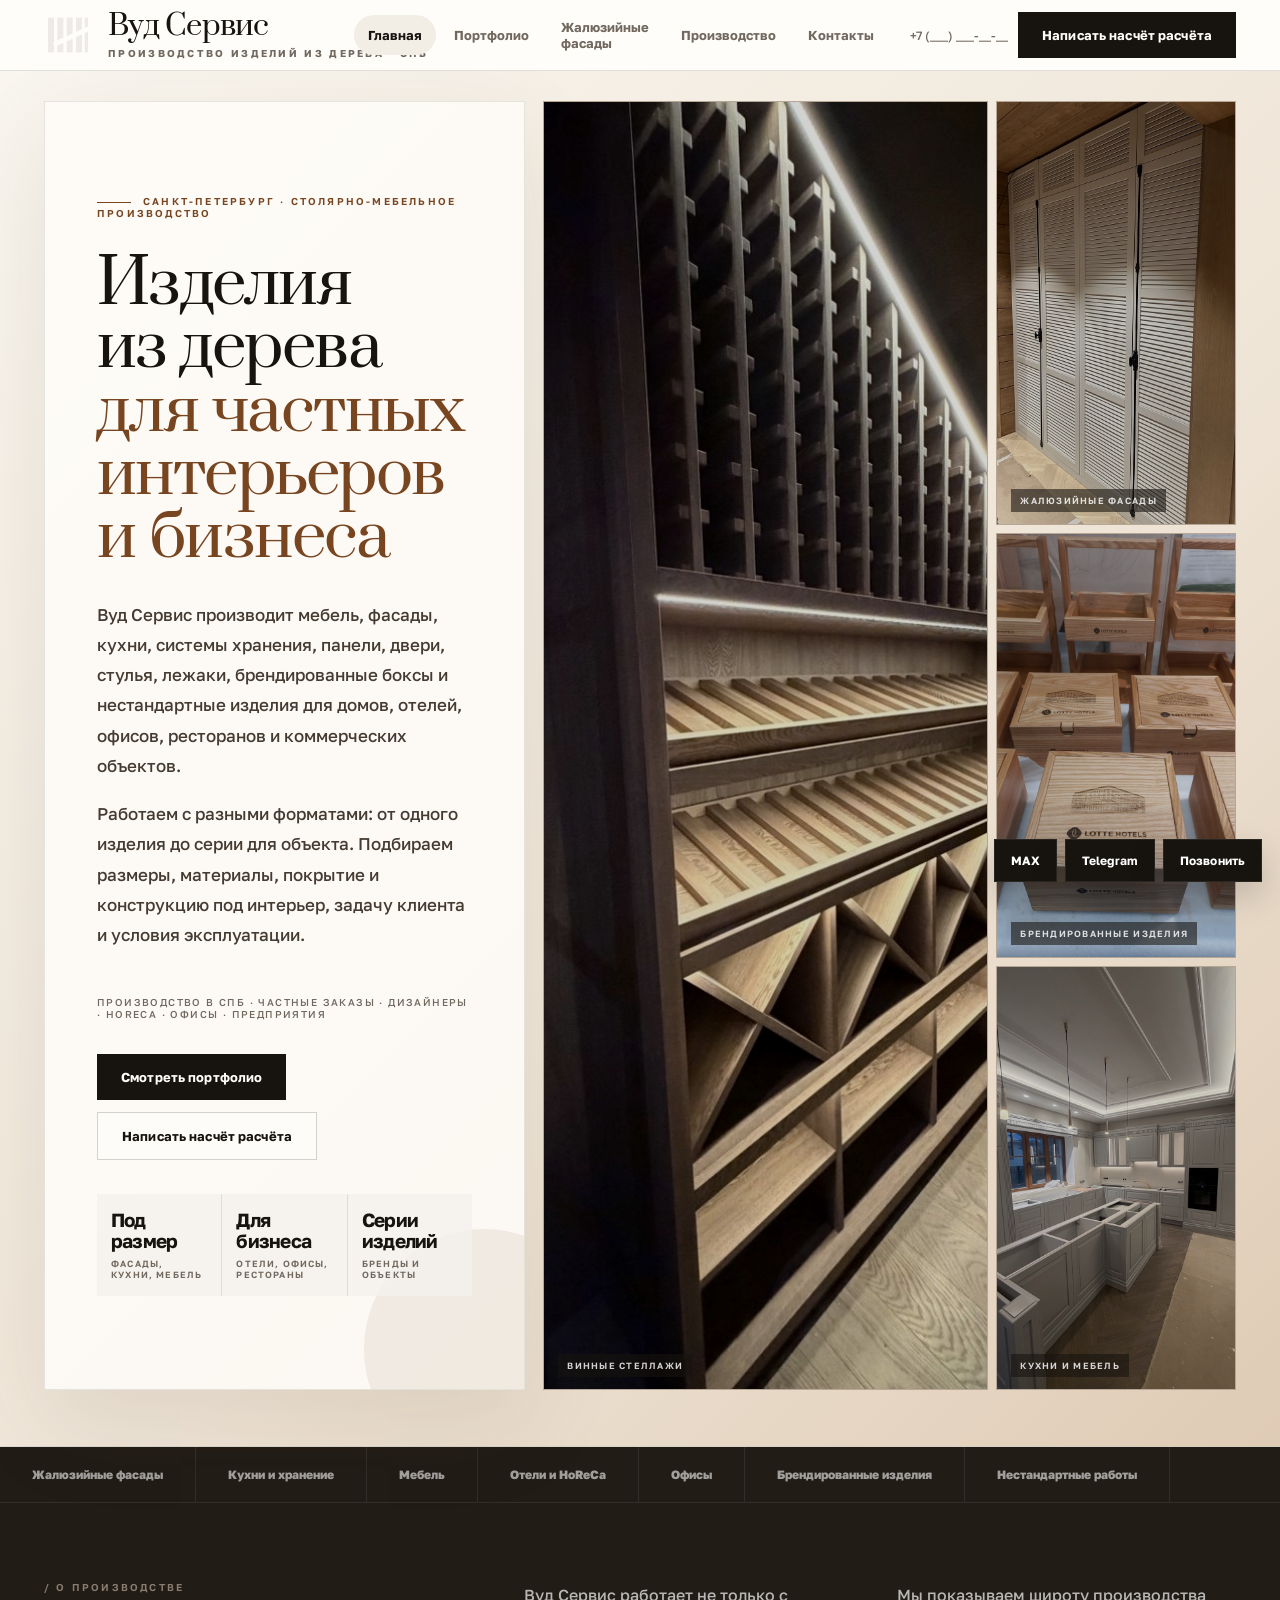
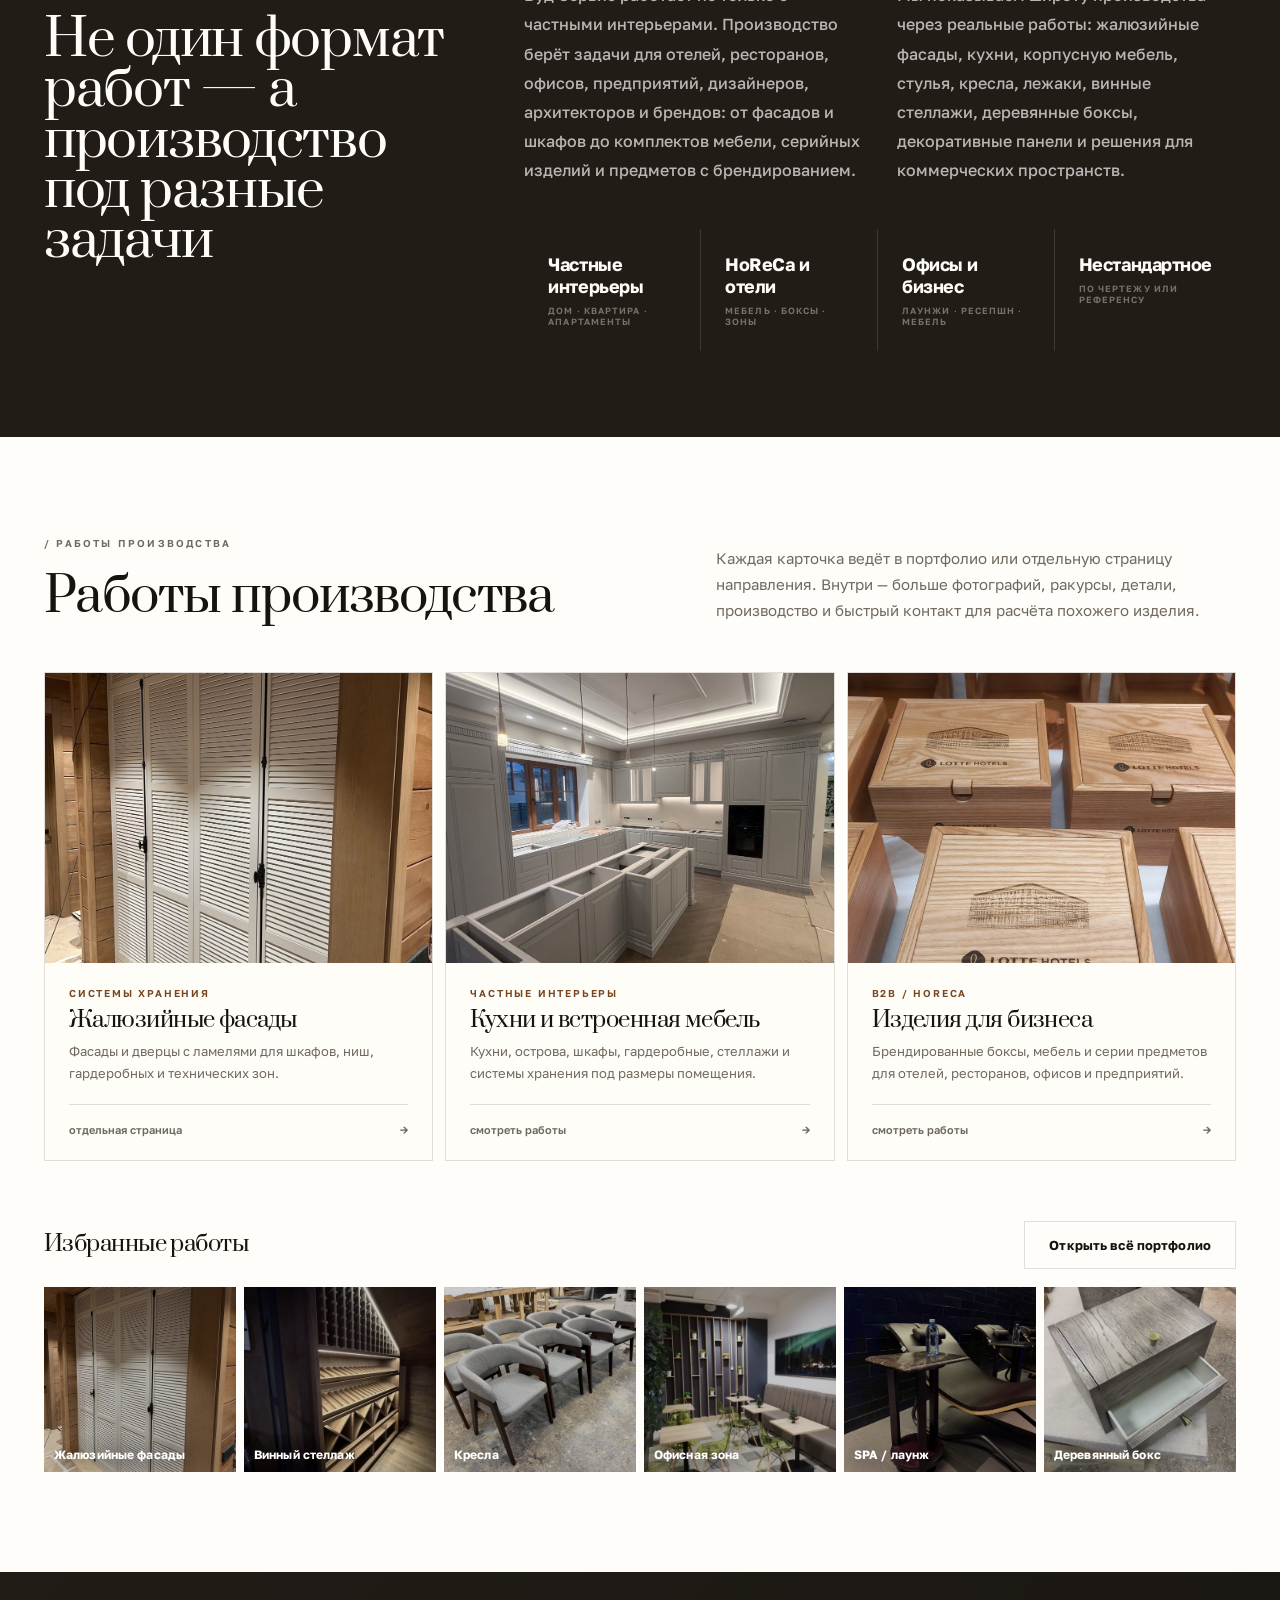
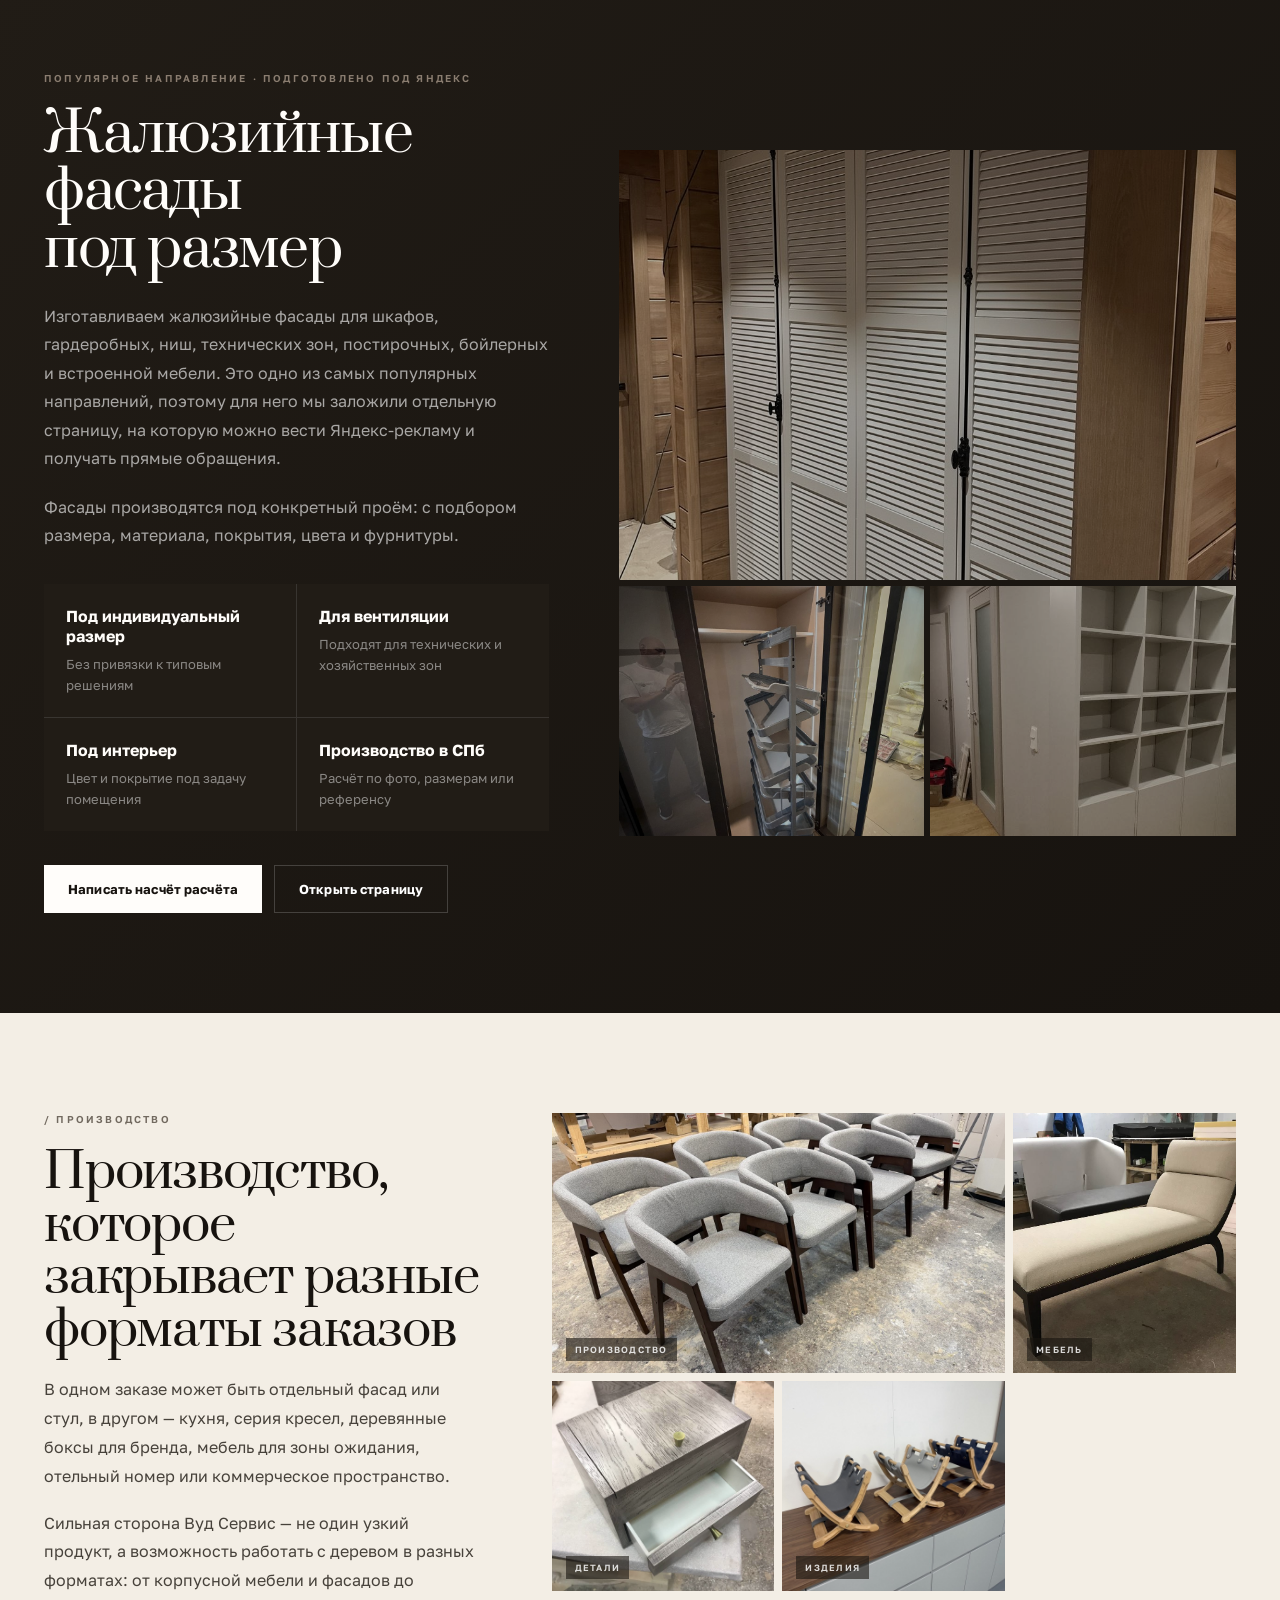
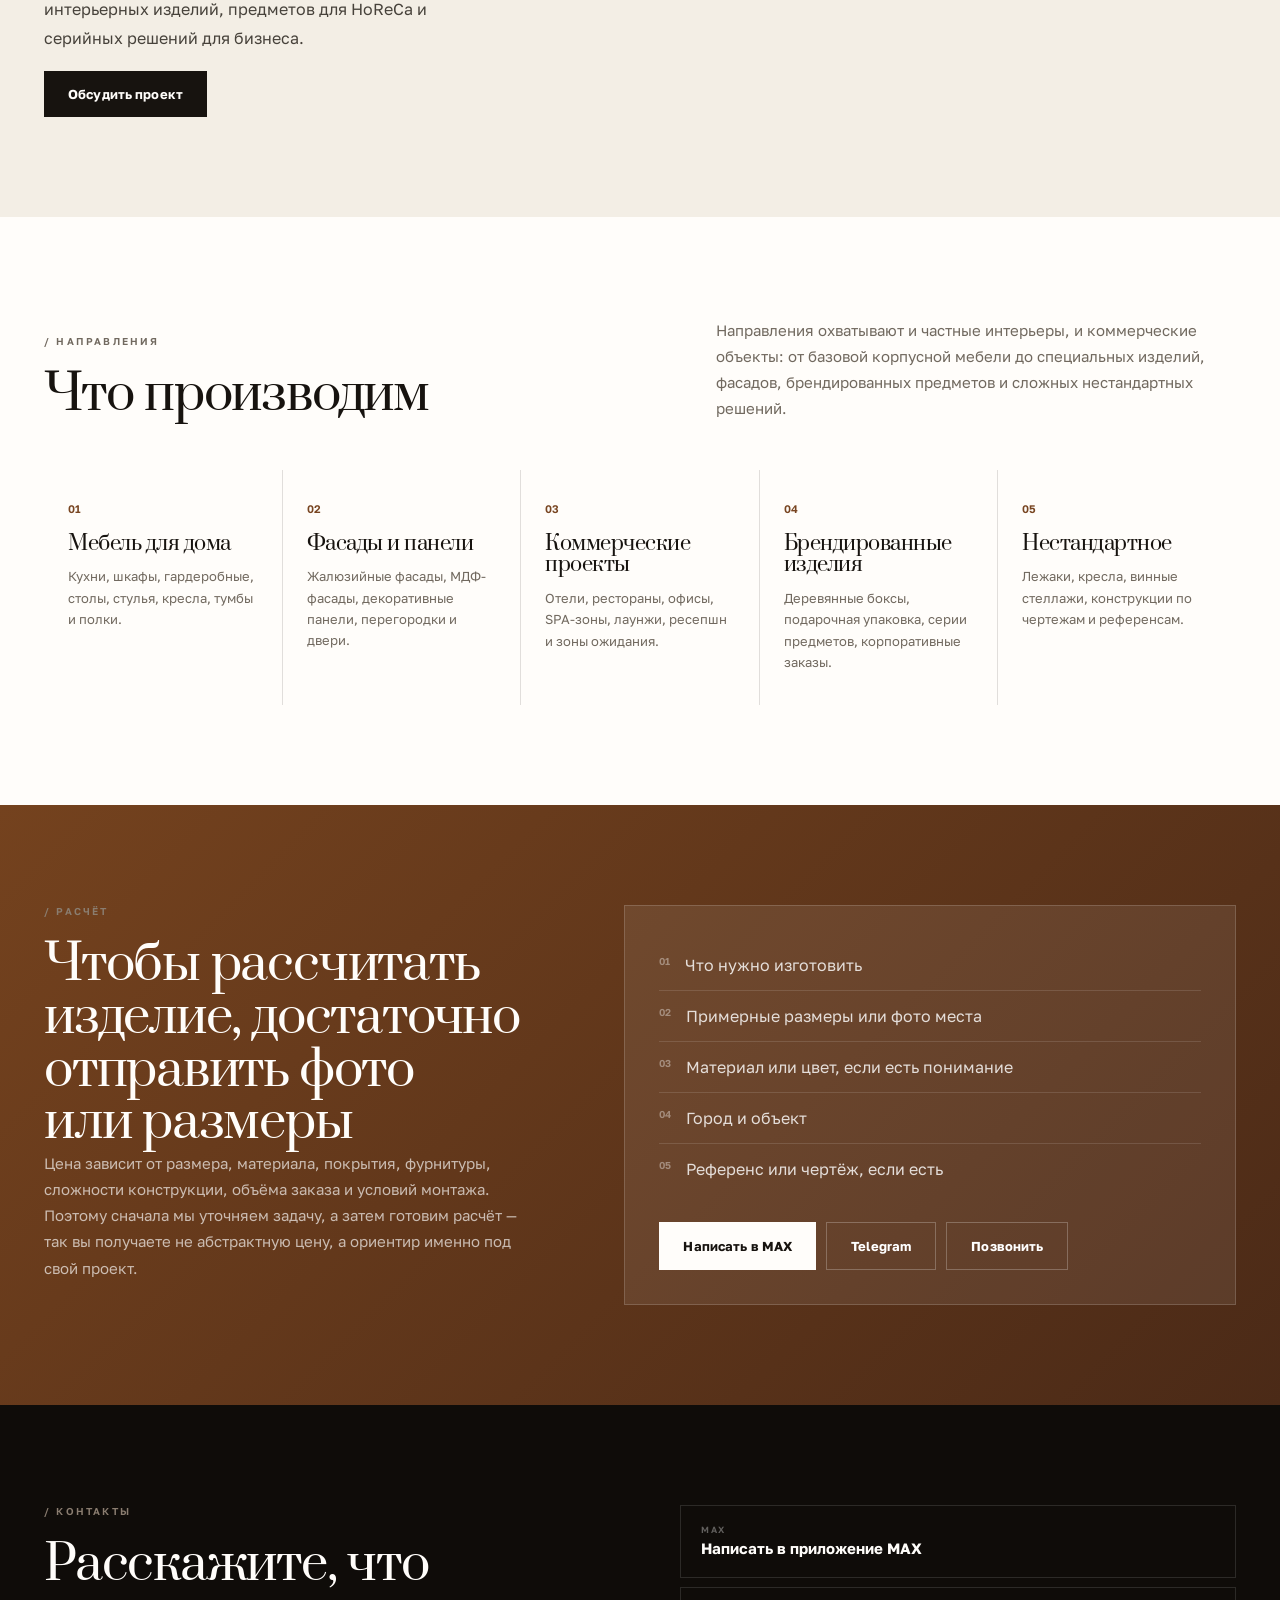
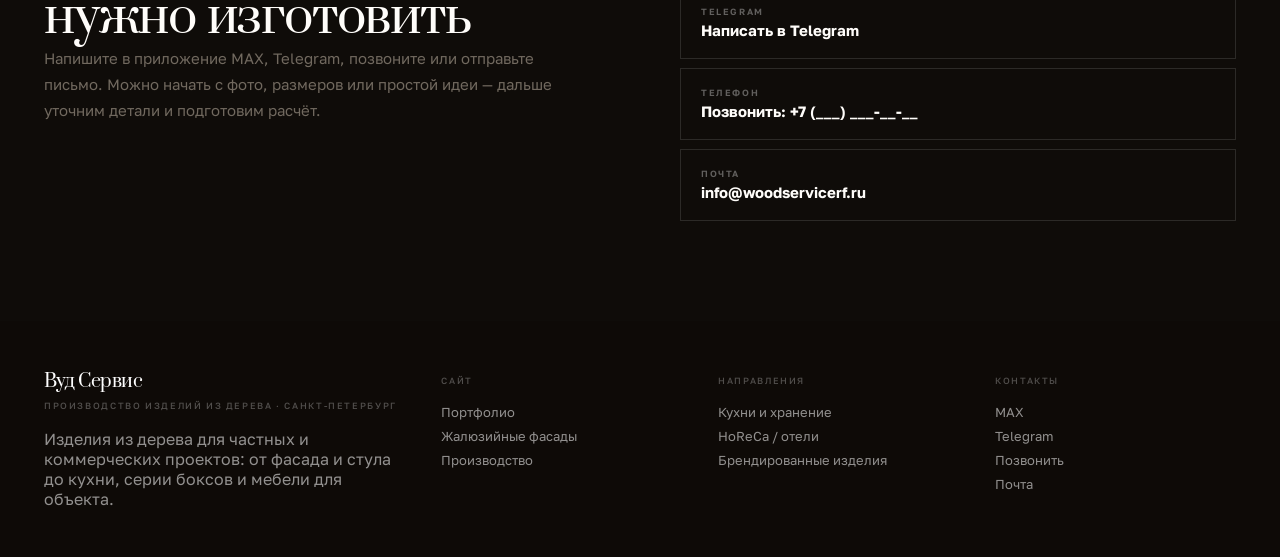
==== index.html @ 9e4172dd "Initial Wood Service website" ====
<!doctype html><html lang="ru"><head><meta charset="utf-8"><meta name="viewport" content="width=device-width,initial-scale=1"><title>Вуд Сервис — производство изделий из дерева в Санкт-Петербурге</title><meta name="description" content="Вуд Сервис — производство изделий из дерева для частных и коммерческих проектов в Санкт-Петербурге: кухни, шкафы, жалюзийные фасады, мебель, панели, изделия для отелей, офисов и ресторанов."><link rel="stylesheet" href="assets/styles.css"></head><body>
<header class="header"><div class="container nav"><a class="brand-logo" href="index.html" aria-label="Вуд Сервис — главная">
  <svg class="brand-mark" viewBox="0 0 72 72" aria-hidden="true" focusable="false"><defs><mask id="slatCut"><rect width="72" height="72" fill="white"/><path d="M18 49 L64 28" stroke="black" stroke-width="7" stroke-linecap="square"/></mask></defs><g mask="url(#slatCut)"><rect x="6" y="10" width="9" height="52"/><rect x="20" y="10" width="9" height="52"/><rect x="34" y="10" width="9" height="52"/><rect x="48" y="10" width="9" height="52"/><rect x="61" y="10" width="5" height="52"/></g></svg>
  <span class="brand-text"><span class="brand-name">Вуд Сервис</span><span class="brand-sub">производство изделий из дерева · СПБ</span></span>
</a><nav class="menu"><a class="active" href="index.html">Главная</a><a href="portfolio.html">Портфолио</a><a href="zhalyuziynye-fasady.html">Жалюзийные фасады</a><a href="#production">Производство</a><a href="#contacts">Контакты</a></nav><div class="nav-actions"><a class="phone" href="tel:+7">+7 (___) ___-__-__</a><a class="btn" href="https://t.me/">Написать насчёт расчёта</a></div><button class="mobile-toggle" type="button" aria-label="Открыть меню">☰</button></div></header>
<main>
<section class="hero"><div class="hero-copy"><div class="eyebrow">Санкт-Петербург · столярно-мебельное производство</div><h1>Изделия из дерева <span>для частных интерьеров и бизнеса</span></h1><p class="hero-text">Вуд Сервис производит мебель, фасады, кухни, системы хранения, панели, двери, стулья, лежаки, брендированные боксы и нестандартные изделия для домов, отелей, офисов, ресторанов и коммерческих объектов.</p><p class="hero-text">Работаем с разными форматами: от одного изделия до серии для объекта. Подбираем размеры, материалы, покрытие и конструкцию под интерьер, задачу клиента и условия эксплуатации.</p><p class="hero-note">производство в спб · частные заказы · дизайнеры · horeca · офисы · предприятия</p><div class="hero-actions"><a class="btn light" href="portfolio.html">Смотреть портфолио</a><a class="btn ghost" href="https://t.me/">Написать насчёт расчёта</a></div><div class="hero-kpis"><div class="hero-kpi"><b>Под размер</b><span>фасады, кухни, мебель</span></div><div class="hero-kpi"><b>Для бизнеса</b><span>отели, офисы, рестораны</span></div><div class="hero-kpi"><b>Серии изделий</b><span>бренды и объекты</span></div></div></div><div class="hero-media"><div class="hero-img big"><img src="assets/img/wine-rack.jpg" alt="Винный стеллаж"><span class="photo-label">Винные стеллажи</span></div><div class="hero-img"><img src="assets/img/louvered-doors.jpg" alt="Жалюзийные фасады"><span class="photo-label">Жалюзийные фасады</span></div><div class="hero-img"><img src="assets/img/lotte-boxes.jpg" alt="Брендированные изделия"><span class="photo-label">Брендированные изделия</span></div><div class="hero-img wide"><img src="assets/img/classic-kitchen.jpg" alt="Кухня"><span class="photo-label">Кухни и мебель</span></div></div></section>
<div class="quick"><a href="zhalyuziynye-fasady.html">Жалюзийные фасады</a><a href="portfolio.html">Кухни и хранение</a><a href="portfolio.html">Мебель</a><a href="portfolio.html">Отели и HoReCa</a><a href="portfolio.html">Офисы</a><a href="portfolio.html">Брендированные изделия</a><a href="portfolio.html">Нестандартные работы</a></div>
<section class="intro-panel"><div class="container"><div class="intro-grid"><div><div class="eyebrow">/ о производстве</div><h2 class="intro-title">Не один формат работ — а производство под разные задачи</h2></div><div><div class="intro-text"><p>Вуд Сервис работает не только с частными интерьерами. Производство берёт задачи для отелей, ресторанов, офисов, предприятий, дизайнеров, архитекторов и брендов: от фасадов и шкафов до комплектов мебели, серийных изделий и предметов с брендированием.</p><p>Мы показываем широту производства через реальные работы: жалюзийные фасады, кухни, корпусную мебель, стулья, кресла, лежаки, винные стеллажи, деревянные боксы, декоративные панели и решения для коммерческих пространств.</p></div><div class="intro-facts"><div class="intro-fact"><b>Частные интерьеры</b><span>дом · квартира · апартаменты</span></div><div class="intro-fact"><b>HoReCa и отели</b><span>мебель · боксы · зоны</span></div><div class="intro-fact"><b>Офисы и бизнес</b><span>лаунжи · ресепшн · мебель</span></div><div class="intro-fact"><b>Нестандартное</b><span>по чертежу или референсу</span></div></div></div></div></div></section>

<section><div class="container"><div class="section-head"><div><div class="eyebrow dark">/ Работы производства</div><h2 class="section-title">Работы производства</h2></div><p class="section-sub">Каждая карточка ведёт в портфолио или отдельную страницу направления. Внутри — больше фотографий, ракурсы, детали, производство и быстрый контакт для расчёта похожего изделия.</p></div><div class="grid-portfolio"><article class="category-card" onclick="location.href='zhalyuziynye-fasady.html'"><div class="cat-img"><img src="assets/img/louvered-doors.jpg"></div><div class="cat-body"><div class="cat-kicker">Системы хранения</div><h3 class="cat-title">Жалюзийные фасады</h3><p class="cat-desc">Фасады и дверцы с ламелями для шкафов, ниш, гардеробных и технических зон.</p><div class="cat-bottom"><span>отдельная страница</span><span>→</span></div></div></article><article class="category-card" onclick="location.href='portfolio.html'"><div class="cat-img"><img src="assets/img/classic-kitchen.jpg"></div><div class="cat-body"><div class="cat-kicker">Частные интерьеры</div><h3 class="cat-title">Кухни и встроенная мебель</h3><p class="cat-desc">Кухни, острова, шкафы, гардеробные, стеллажи и системы хранения под размеры помещения.</p><div class="cat-bottom"><span>смотреть работы</span><span>→</span></div></div></article><article class="category-card" onclick="location.href='portfolio.html'"><div class="cat-img"><img src="assets/img/lotte-boxes.jpg"></div><div class="cat-body"><div class="cat-kicker">B2B / HoReCa</div><h3 class="cat-title">Изделия для бизнеса</h3><p class="cat-desc">Брендированные боксы, мебель и серии предметов для отелей, ресторанов, офисов и предприятий.</p><div class="cat-bottom"><span>смотреть работы</span><span>→</span></div></div></article></div><div class="project-strip"><div class="strip-head"><h3 class="strip-title">Избранные работы</h3><a class="btn ghost" href="portfolio.html">Открыть всё портфолио</a></div><div class="mini-grid"><div class="mini-card" onclick="location.href='portfolio.html'"><img src="assets/img/louvered-doors.jpg"><span>Жалюзийные фасады</span></div><div class="mini-card" onclick="location.href='portfolio.html'"><img src="assets/img/wine-rack.jpg"><span>Винный стеллаж</span></div><div class="mini-card" onclick="location.href='portfolio.html'"><img src="assets/img/chairs-series.jpg"><span>Кресла</span></div><div class="mini-card" onclick="location.href='portfolio.html'"><img src="assets/img/office-lounge.jpg"><span>Офисная зона</span></div><div class="mini-card" onclick="location.href='portfolio.html'"><img src="assets/img/spa-lounge.jpg"><span>SPA / лаунж</span></div><div class="mini-card" onclick="location.href='portfolio.html'"><img src="assets/img/wood-box-gray.jpg"><span>Деревянный бокс</span></div></div></div></div></section>
<section class="dark-section"><div class="container feature"><div><div class="eyebrow">популярное направление · подготовлено под Яндекс</div><h2>Жалюзийные фасады под размер</h2><p>Изготавливаем жалюзийные фасады для шкафов, гардеробных, ниш, технических зон, постирочных, бойлерных и встроенной мебели. Это одно из самых популярных направлений, поэтому для него мы заложили отдельную страницу, на которую можно вести Яндекс-рекламу и получать прямые обращения.</p><p>Фасады производятся под конкретный проём: с подбором размера, материала, покрытия, цвета и фурнитуры.</p><div class="adv"><div class="adv-item"><b>Под индивидуальный размер</b><span>Без привязки к типовым решениям</span></div><div class="adv-item"><b>Для вентиляции</b><span>Подходят для технических и хозяйственных зон</span></div><div class="adv-item"><b>Под интерьер</b><span>Цвет и покрытие под задачу помещения</span></div><div class="adv-item"><b>Производство в СПб</b><span>Расчёт по фото, размерам или референсу</span></div></div><div class="hero-actions"><a class="btn white" href="https://t.me/">Написать насчёт расчёта</a><a class="btn ghost" style="color:#fff;border-color:rgba(255,255,255,.18)" href="zhalyuziynye-fasady.html">Открыть страницу</a></div></div><div class="feature-gallery"><div class="fg big"><img src="assets/img/louvered-doors.jpg"></div><div class="fg"><img src="assets/img/wardrobe-pullout.jpg"></div><div class="fg"><img src="assets/img/built-in-shelving.jpg"></div></div></div></section>
<section id="production" class="production"><div class="container prod-layout"><div class="prod-text"><div class="eyebrow dark">/ Производство</div><h2 class="section-title">Производство, которое закрывает разные форматы заказов</h2><p>В одном заказе может быть отдельный фасад или стул, в другом — кухня, серия кресел, деревянные боксы для бренда, мебель для зоны ожидания, отельный номер или коммерческое пространство.</p><p>Сильная сторона Вуд Сервис — не один узкий продукт, а возможность работать с деревом в разных форматах: от корпусной мебели и фасадов до интерьерных изделий, предметов для HoReCa и серийных решений для бизнеса.</p><a class="btn" href="https://t.me/">Обсудить проект</a></div><div class="prod-photos"><div class="p wide"><img src="assets/img/chairs-series.jpg"><span class="photo-label">Производство</span></div><div class="p"><img src="assets/img/chaise-workshop.jpg"><span class="photo-label">Мебель</span></div><div class="p"><img src="assets/img/wood-box-gray.jpg"><span class="photo-label">Детали</span></div><div class="p"><img src="assets/img/small-stands.jpg"><span class="photo-label">Изделия</span></div></div></div></section>
<section><div class="container"><div class="section-head"><div><div class="eyebrow dark">/ Направления</div><h2 class="section-title">Что производим</h2></div><p class="section-sub">Направления охватывают и частные интерьеры, и коммерческие объекты: от базовой корпусной мебели до специальных изделий, фасадов, брендированных предметов и сложных нестандартных решений.</p></div><div class="directions"><div class="dir-card"><div class="dir-num">01</div><h3>Мебель для дома</h3><p>Кухни, шкафы, гардеробные, столы, стулья, кресла, тумбы и полки.</p></div><div class="dir-card"><div class="dir-num">02</div><h3>Фасады и панели</h3><p>Жалюзийные фасады, МДФ-фасады, декоративные панели, перегородки и двери.</p></div><div class="dir-card"><div class="dir-num">03</div><h3>Коммерческие проекты</h3><p>Отели, рестораны, офисы, SPA-зоны, лаунжи, ресепшн и зоны ожидания.</p></div><div class="dir-card"><div class="dir-num">04</div><h3>Брендированные изделия</h3><p>Деревянные боксы, подарочная упаковка, серии предметов, корпоративные заказы.</p></div><div class="dir-card"><div class="dir-num">05</div><h3>Нестандартное</h3><p>Лежаки, кресла, винные стеллажи, конструкции по чертежам и референсам.</p></div></div></div></section>
<section class="calc"><div class="container calc-layout"><div><div class="eyebrow">/ расчёт</div><h2 class="section-title">Чтобы рассчитать изделие, достаточно отправить фото или размеры</h2><p class="section-sub">Цена зависит от размера, материала, покрытия, фурнитуры, сложности конструкции, объёма заказа и условий монтажа. Поэтому сначала мы уточняем задачу, а затем готовим расчёт — так вы получаете не абстрактную цену, а ориентир именно под свой проект.</p></div><div class="calc-box"><ul class="calc-list"><li><i>01</i>Что нужно изготовить</li><li><i>02</i>Примерные размеры или фото места</li><li><i>03</i>Материал или цвет, если есть понимание</li><li><i>04</i>Город и объект</li><li><i>05</i>Референс или чертёж, если есть</li></ul><div style="margin-top:28px;display:flex;gap:10px;flex-wrap:wrap"><a class="btn white" href="https://max.ru/">Написать в MAX</a><a class="btn ghost" style="color:#fff;border-color:rgba(255,255,255,.24)" href="https://t.me/">Telegram</a><a class="btn ghost" style="color:#fff;border-color:rgba(255,255,255,.24)" href="tel:+7">Позвонить</a></div></div></div></section>
<section id="contacts" class="contact"><div class="container contact-layout"><div><div class="eyebrow">/ Контакты</div><h2 class="section-title">Расскажите, что нужно изготовить</h2><p class="section-sub">Напишите в приложение MAX, Telegram, позвоните или отправьте письмо. Можно начать с фото, размеров или простой идеи — дальше уточним детали и подготовим расчёт.</p></div><div class="contact-links"><a class="contact-card" href="https://max.ru/"><div><small>MAX</small><b>Написать в приложение MAX</b></div></a><a class="contact-card" href="https://t.me/"><div><small>Telegram</small><b>Написать в Telegram</b></div></a><a class="contact-card" href="tel:+7"><div><small>Телефон</small><b>Позвонить: +7 (___) ___-__-__</b></div></a><a class="contact-card" href="mailto:info@woodservicerf.ru"><div><small>Почта</small><b>info@woodservicerf.ru</b></div></a></div></div></section>
</main>
<footer class="footer"><div class="container footer-grid"><div><h4>Вуд Сервис</h4><small>производство изделий из дерева · Санкт-Петербург</small><p>Изделия из дерева для частных и коммерческих проектов: от фасада и стула до кухни, серии боксов и мебели для объекта.</p></div><div><small>Сайт</small><a href="portfolio.html">Портфолио</a><a href="zhalyuziynye-fasady.html">Жалюзийные фасады</a><a href="#production">Производство</a></div><div><small>Направления</small><a href="portfolio.html">Кухни и хранение</a><a href="portfolio.html">HoReCa / отели</a><a href="portfolio.html">Брендированные изделия</a></div><div><small>Контакты</small><a href="https://max.ru/">MAX</a><a href="https://t.me/">Telegram</a><a href="tel:+7">Позвонить</a><a href="mailto:info@woodservicerf.ru">Почта</a></div></div></footer><div class="floating-contact"><a href="https://max.ru/">MAX</a><a href="https://t.me/">Telegram</a><a href="tel:+7">Позвонить</a></div>
<script src="assets/site.js"></script></body></html>
---- assets/styles.css ----
@import url('https://fonts.googleapis.com/css2?family=Prata&family=Golos+Text:wght@400;500;600;700;800&display=swap');
:root{
  --white:#fffdfa;--paper:#f3eee5;--stone:#e5d8c8;--ink:#17130f;--dark:#211c16;--dark2:#0f0c09;--wood:#784521;--wood2:#a36b42;--line:rgba(23,19,15,.13);--muted:#71695f;--soft:#ebe3d7;--ok:#6b5b49;
  --display:'Prata',serif;--head:'Prata',serif;--body:'Golos Text',system-ui,sans-serif;--mono:'Golos Text',system-ui,sans-serif;
}
*{box-sizing:border-box;margin:0;padding:0} html{scroll-behavior:smooth} body{font-family:var(--body);background:var(--paper);color:var(--ink);overflow-x:hidden} a{color:inherit} img{max-width:100%;display:block}.container{width:min(1480px,100%);margin:auto;padding:0 44px}.mono{font-family:var(--mono)}
.header{position:sticky;top:0;z-index:100;background:rgba(255,255,255,.92);backdrop-filter:blur(16px);border-bottom:1px solid var(--line)}.nav{height:70px;display:flex;align-items:center;justify-content:space-between}.logo{font-family:var(--head);font-weight:800;text-decoration:none;letter-spacing:-.05em;font-size:25px}.logo small{display:block;font:500 9px var(--mono);letter-spacing:.16em;text-transform:uppercase;color:var(--muted);margin-top:3px}.menu{display:flex;align-items:center;gap:4px}.menu a{font:700 13px var(--body);text-decoration:none;color:var(--muted);padding:12px 14px;border-radius:999px;transition:.2s}.menu a:hover,.menu a.active{background:var(--paper);color:var(--ink)}.nav-actions{display:flex;gap:10px;align-items:center}.phone{font:500 12px var(--mono);color:var(--muted);text-decoration:none}.btn{border:0;border-radius:0;background:var(--ink);color:var(--white);padding:15px 24px;font:800 13px var(--body);letter-spacing:.02em;text-decoration:none;display:inline-flex;align-items:center;gap:9px;cursor:pointer;transition:.2s}.btn:hover{background:var(--wood)}.btn.light{background:var(--white);color:var(--ink)}.btn.light:hover{background:var(--stone)}.btn.ghost{background:transparent;color:var(--ink);border:1px solid var(--line)}.btn.ghost:hover{border-color:var(--ink);background:var(--paper)}.btn.white{background:var(--white);color:var(--ink)}.btn.white:hover{background:var(--stone)}
.mobile-toggle{display:none;background:transparent;border:0;font:800 18px var(--head)}
.hero{background:linear-gradient(180deg,#f1ebe1 0%,#f8f4ee 100%);color:var(--ink);display:grid;grid-template-columns:.84fr 1.16fr;align-items:stretch;border-bottom:1px solid var(--line)}.hero-copy{padding:76px 54px 70px;display:flex;flex-direction:column;justify-content:center}.eyebrow{font:600 10px var(--mono);letter-spacing:.22em;text-transform:uppercase;color:#8a7d70;margin-bottom:22px}.eyebrow.dark{color:var(--muted)}h1,.section-title,.feature h2,.page-title,.landing-title,.modal-info h2{font-family:var(--display);font-weight:400;letter-spacing:-.02em}h2,h3,.logo,.strip-title,.work-title,.cat-title{font-family:var(--head)}h1{font-size:clamp(42px,5.2vw,82px);line-height:1.02;margin-bottom:24px}h1 span{color:var(--wood)}.hero-text{max-width:690px;font-size:18px;line-height:1.82;color:#4d463e;font-weight:500;margin-bottom:18px}.hero-intro{max-width:670px;background:rgba(255,255,255,.72);border:1px solid rgba(23,20,17,.08);padding:20px 22px;margin-bottom:22px}.hero-intro p{font-size:15px;line-height:1.78;color:#5b5348}.hero-points{display:grid;grid-template-columns:repeat(2,minmax(0,1fr));gap:10px;max-width:690px;margin-bottom:26px}.hero-point{background:#fff;border:1px solid var(--line);padding:14px 16px}.hero-point b{display:block;font:800 13px var(--head);margin-bottom:5px}.hero-point span{display:block;font-size:12px;line-height:1.55;color:var(--muted)}.hero-note{font:500 10px var(--mono);letter-spacing:.14em;text-transform:uppercase;color:#9d8a7b;margin-bottom:34px}.hero-actions{display:flex;gap:12px;flex-wrap:wrap}.hero-media{display:grid;grid-template-columns:1.05fr .95fr;grid-template-rows:240px 230px 230px;gap:6px;padding:20px 20px 20px 0}.hero-img{position:relative;overflow:hidden;min-height:160px;background:#111}.hero-img img{width:100%;height:100%;object-fit:cover;filter:saturate(.9) brightness(.88);transition:transform .6s,filter .4s}.hero-img:hover img{transform:scale(1.04);filter:saturate(1) brightness(.95)}.hero-img.big{grid-row:span 2}.hero-img.wide{grid-column:span 2}.photo-label{position:absolute;left:14px;bottom:12px;font:600 9px var(--mono);letter-spacing:.16em;text-transform:uppercase;color:#fff;background:rgba(23,20,17,.45);padding:6px 9px}.quick{display:flex;overflow:auto;background:var(--soft);border-bottom:1px solid var(--line)}.quick a{white-space:nowrap;text-decoration:none;padding:20px 32px;border-right:1px solid var(--line);font:800 12px var(--body);color:var(--muted);transition:.2s}.quick a:hover{color:var(--ink);background:var(--paper)}
section{padding:100px 0}.section-head{display:flex;justify-content:space-between;gap:40px;align-items:end;margin-bottom:48px}.section-title{font-size:clamp(34px,4vw,62px);line-height:1.05;max-width:880px}.section-sub{font-size:15px;line-height:1.75;color:var(--muted);max-width:520px}.dark-section{background:var(--dark);color:var(--white)}.dark-section .section-sub{color:rgba(255,255,255,.55)}.grid-portfolio{display:grid;grid-template-columns:repeat(3,1fr);gap:12px}.category-card{background:var(--paper);border:1px solid var(--line);cursor:pointer;transition:.25s}.category-card:hover{transform:translateY(-3px);box-shadow:0 24px 60px rgba(0,0,0,.08)}.cat-img{height:290px;overflow:hidden}.cat-img img{width:100%;height:100%;object-fit:cover;transition:transform .7s;filter:saturate(.88)}.category-card:hover img{transform:scale(1.04)}.cat-body{padding:24px}.cat-kicker{font:600 10px var(--mono);letter-spacing:.18em;text-transform:uppercase;color:var(--wood);margin-bottom:10px}.cat-title{font-size:22px;letter-spacing:-.04em;margin-bottom:9px}.cat-desc{color:var(--muted);font-size:13px;line-height:1.65}.cat-bottom{display:flex;justify-content:space-between;align-items:center;border-top:1px solid var(--line);margin-top:20px;padding-top:18px;font:600 11px var(--mono);color:var(--muted)}.project-strip{margin-top:60px}.strip-head{display:flex;justify-content:space-between;align-items:center;margin-bottom:18px}.strip-title{font:800 22px var(--head);letter-spacing:-.04em}.mini-grid{display:grid;grid-template-columns:repeat(6,1fr);gap:8px}.mini-card{height:185px;position:relative;overflow:hidden;cursor:pointer;background:#ddd}.mini-card img{width:100%;height:100%;object-fit:cover;filter:saturate(.85) brightness(.82);transition:.45s}.mini-card:hover img{transform:scale(1.05);filter:saturate(1) brightness(.92)}.mini-card span{position:absolute;left:10px;right:10px;bottom:10px;color:#fff;font:800 12px var(--body);text-shadow:0 2px 20px #000}.feature{display:grid;grid-template-columns:.9fr 1.1fr;gap:70px;align-items:center}.feature h2{font-size:clamp(36px,4.7vw,70px);line-height:.98;font-weight:800;margin-bottom:24px}.feature p{font-size:16px;line-height:1.78;color:rgba(255,255,255,.62);margin-bottom:20px}.adv{display:grid;grid-template-columns:repeat(2,1fr);gap:1px;background:rgba(255,255,255,.12);margin:34px 0}.adv-item{padding:22px;background:var(--dark)}.adv-item b{display:block;margin-bottom:7px}.adv-item span{font-size:13px;color:rgba(255,255,255,.48);line-height:1.55}.feature-gallery{display:grid;grid-template-columns:1fr 1fr;gap:6px}.feature-gallery .fg{height:250px;overflow:hidden}.feature-gallery .fg.big{grid-column:span 2;height:430px}.feature-gallery img{width:100%;height:100%;object-fit:cover;filter:brightness(.72) saturate(.78);transition:.6s}.feature-gallery img:hover{transform:scale(1.04)}.production{background:var(--paper)}.prod-layout{display:grid;grid-template-columns:.78fr 1.22fr;gap:70px;align-items:start}.prod-text p{font-size:16px;line-height:1.8;color:#47423b;margin:18px 0}.prod-photos{display:grid;grid-template-columns:repeat(3,1fr);grid-template-rows:260px 210px;gap:8px}.prod-photos .p{position:relative;overflow:hidden;background:#ddd}.prod-photos .p.wide{grid-column:span 2}.prod-photos img{width:100%;height:100%;object-fit:cover;transition:.6s;filter:saturate(.85)}.prod-photos .p:hover img{transform:scale(1.05)}.directions{display:grid;grid-template-columns:repeat(5,1fr);gap:1px;background:var(--line)}.dir-card{background:var(--white);padding:32px 24px;min-height:230px}.dir-num{font:600 11px var(--mono);color:var(--wood);margin-bottom:18px}.dir-card h3{font-size:20px;margin-bottom:12px}.dir-card p{font-size:13px;line-height:1.65;color:var(--muted)}.calc{background:#3b261a;color:var(--white)}.calc-layout{display:grid;grid-template-columns:.9fr 1.1fr;gap:80px}.calc .section-sub{color:rgba(255,255,255,.66)}.calc-box{background:rgba(255,255,255,.08);border:1px solid rgba(255,255,255,.16);padding:34px}.calc-list{list-style:none}.calc-list li{padding:15px 0;border-bottom:1px solid rgba(255,255,255,.12);display:flex;gap:15px;color:rgba(255,255,255,.82)}.calc-list li:last-child{border-bottom:0}.calc-list i{font:600 10px var(--mono);color:rgba(255,255,255,.38);font-style:normal}.contact{background:var(--dark2);color:var(--white)}.contact-layout{display:grid;grid-template-columns:1fr 1fr;gap:80px}.contact-links{display:flex;flex-direction:column;gap:10px}.contact-card{display:flex;align-items:center;gap:18px;border:1px solid rgba(255,255,255,.12);padding:18px 20px;text-decoration:none;transition:.2s}.contact-card:hover{background:rgba(255,255,255,.05);border-color:rgba(255,255,255,.32)}.contact-card small{display:block;font:600 9px var(--mono);letter-spacing:.18em;text-transform:uppercase;color:rgba(255,255,255,.35);margin-bottom:3px}.contact-card b{font-size:15px}.footer{background:#0c0a08;color:rgba(255,255,255,.55);padding:48px 0}.footer-grid{display:grid;grid-template-columns:1.5fr repeat(3,1fr);gap:36px}.footer h4{font-family:var(--head);color:#fff;font-size:18px;letter-spacing:-.04em}.footer small{display:block;font:500 9px var(--mono);letter-spacing:.18em;text-transform:uppercase;color:rgba(255,255,255,.28);margin:6px 0 18px}.footer a{text-decoration:none;color:rgba(255,255,255,.55);font-size:13px;display:block;margin:8px 0}.footer a:hover{color:#fff}.floating-contact{position:fixed;right:18px;bottom:18px;z-index:80;display:flex;gap:8px}.floating-contact a{background:var(--ink);color:#fff;text-decoration:none;padding:13px 16px;font:800 12px var(--body);box-shadow:0 14px 35px rgba(0,0,0,.18)}
.page-hero{background:var(--dark);color:#fff;padding:76px 0 58px}.page-hero .container{display:flex;align-items:end;justify-content:space-between;gap:50px}.page-title{font-size:clamp(42px,5vw,78px);line-height:1.02}.page-hero p{max-width:520px;color:rgba(255,255,255,.55);line-height:1.75;text-align:right}.filters{position:sticky;top:70px;background:rgba(255,255,255,.95);backdrop-filter:blur(14px);z-index:60;border-bottom:1px solid var(--line);padding:14px 0}.filter-row{display:flex;gap:8px;overflow:auto}.filter{border:1px solid var(--line);background:#fff;padding:10px 14px;font:800 12px var(--body);color:var(--muted);cursor:pointer;white-space:nowrap}.filter.active,.filter:hover{background:var(--ink);color:#fff;border-color:var(--ink)}.portfolio-page{padding:54px 0 92px;background:var(--paper)}.masonry{display:grid;grid-template-columns:repeat(3,1fr);gap:14px}.work-card{background:#fff;border:1px solid var(--line);cursor:pointer;transition:.25s}.work-card:hover{transform:translateY(-3px);box-shadow:0 24px 55px rgba(0,0,0,.08)}.work-img{height:280px;overflow:hidden}.work-card.tall .work-img{height:430px}.work-card.wide{grid-column:span 2}.work-card.wide .work-img{height:360px}.work-img img{width:100%;height:100%;object-fit:cover;transition:.6s;filter:saturate(.88)}.work-card:hover img{transform:scale(1.04);filter:saturate(1)}.work-body{padding:20px}.work-cat{font:600 9px var(--mono);letter-spacing:.18em;text-transform:uppercase;color:var(--wood);margin-bottom:8px}.work-title{font:800 18px var(--head);letter-spacing:-.04em;margin-bottom:8px}.work-desc{font-size:13px;line-height:1.6;color:var(--muted)}
.jal-landing .landing-hero{background:var(--dark);color:white;padding:88px 0}.landing-grid{display:grid;grid-template-columns:.92fr 1.08fr;gap:70px;align-items:center}.landing-title{font-size:clamp(40px,5vw,74px);line-height:1.02;margin:16px 0 24px}.landing-lead{font-size:17px;line-height:1.75;color:rgba(255,255,255,.64);margin-bottom:14px}.landing-media{height:540px;overflow:hidden}.landing-media img{width:100%;height:100%;object-fit:cover;filter:brightness(.7) saturate(.85)}.uses{display:grid;grid-template-columns:repeat(6,1fr);gap:1px;background:var(--line)}.use{background:#fff;padding:26px 20px}.use b{display:block;margin:12px 0 7px}.use p{font-size:12px;color:var(--muted);line-height:1.55}.jal-gallery{display:grid;grid-template-columns:2fr 1fr 1fr;grid-template-rows:330px 230px 230px;gap:8px}.jg{overflow:hidden;background:#ddd;cursor:pointer}.jg.tall{grid-row:span 2}.jg.wide{grid-column:span 2}.jg img{width:100%;height:100%;object-fit:cover;transition:.6s;filter:saturate(.85)}.jg:hover img{transform:scale(1.04)}.factors{display:grid;grid-template-columns:1fr 1fr;gap:14px}.factor{border:1px solid var(--line);background:#fff;padding:22px}.factor small{font:600 10px var(--mono);color:var(--wood)}.factor b{display:block;margin-top:8px}.modal{position:fixed;inset:0;background:rgba(15,13,11,.86);z-index:1000;display:none;align-items:flex-start;justify-content:center;overflow:auto;padding:36px 16px}.modal.open{display:flex}.modal-panel{background:#fff;width:min(1120px,100%);position:relative;box-shadow:0 40px 100px rgba(0,0,0,.4)}.modal-close{position:absolute;right:16px;top:16px;background:var(--ink);color:#fff;border:0;width:44px;height:44px;font-size:24px;cursor:pointer;z-index:3}.modal-top{display:grid;grid-template-columns:1.1fr .9fr;min-height:520px}.modal-cover{height:520px;overflow:hidden}.modal-cover img{width:100%;height:100%;object-fit:cover}.modal-info{padding:58px 44px}.modal-info h2{font-size:clamp(30px,4vw,48px);line-height:1.05;margin-bottom:22px}.meta{display:grid;grid-template-columns:1fr 1fr;gap:1px;background:var(--line);margin:26px 0}.meta div{background:#fff;padding:14px}.meta small{display:block;font:600 9px var(--mono);letter-spacing:.14em;text-transform:uppercase;color:var(--muted);margin-bottom:5px}.meta b{font-size:13px}.modal-gallery{padding:8px;display:grid;grid-template-columns:repeat(3,1fr);gap:8px}.modal-gallery img{height:230px;width:100%;object-fit:cover}.modal-bottom{padding:32px 44px 44px;display:flex;justify-content:space-between;gap:30px;align-items:center;border-top:1px solid var(--line)}.modal-bottom p{color:var(--muted);font-size:14px;line-height:1.65;max-width:620px}.empty{display:none!important}
@media(max-width:1100px){.menu{display:none}.mobile-toggle{display:block}.nav-actions .phone{display:none}.hero,.feature,.prod-layout,.calc-layout,.contact-layout,.landing-grid{grid-template-columns:1fr}.hero-copy{padding:56px 34px 30px}.hero-media{padding:0 34px 34px;grid-template-columns:1fr 1fr;grid-template-rows:220px 220px 220px}.grid-portfolio,.masonry{grid-template-columns:repeat(2,1fr)}.mini-grid{grid-template-columns:repeat(3,1fr)}.directions,.uses{grid-template-columns:repeat(2,1fr)}.footer-grid{grid-template-columns:1fr 1fr}.page-hero .container{display:block}.page-hero p{text-align:left;margin-top:20px}.modal-top{grid-template-columns:1fr}.modal-cover{height:420px}}
@media(max-width:680px){.container{padding:0 18px}.nav{height:64px}.logo{font-size:19px}.logo small{display:none}.nav-actions .btn{padding:12px 13px;font-size:11px}.hero-copy{padding:46px 18px 24px}.hero-media{padding:0 18px 24px;grid-template-columns:1fr 1fr;grid-template-rows:180px 170px 170px}.hero-points{grid-template-columns:1fr}.hero-intro{padding:16px}.hero-intro p{font-size:14px}.hero-note{font-size:9px;line-height:1.6}h1{font-size:42px}.hero-text{font-size:15px}.section-head{display:block}.section-title{font-size:34px;margin-bottom:18px}section{padding:64px 0}.grid-portfolio,.masonry,.directions,.uses,.factors{grid-template-columns:1fr}.mini-grid{grid-template-columns:repeat(2,1fr)}.mini-card{height:160px}.work-card.wide{grid-column:auto}.work-card.tall .work-img,.work-card.wide .work-img,.work-img{height:260px}.feature-gallery .fg.big,.landing-media{height:330px}.prod-photos{grid-template-columns:1fr;grid-template-rows:none}.prod-photos .p,.prod-photos .p.wide{grid-column:auto;height:230px}.jal-gallery{grid-template-columns:1fr;grid-template-rows:none}.jg,.jg.tall,.jg.wide{grid-column:auto;grid-row:auto;height:240px}.footer-grid{grid-template-columns:1fr}.floating-contact{left:12px;right:12px}.floating-contact a{flex:1;text-align:center}.modal-info{padding:44px 22px 24px}.modal-gallery{grid-template-columns:1fr}.modal-bottom{display:block;padding:24px}.modal-bottom .btn{margin-top:20px}.page-title,.landing-title{font-size:40px}}


/* ===== WOOD SERVICE FINAL POLISH 04.06 ===== */
body{background:var(--white)}
h1,h2,h3{font-family:var(--head);letter-spacing:-.055em;font-weight:900}.logo{letter-spacing:-.055em}.header{background:rgba(255,253,250,.94)}
.hero{background:linear-gradient(135deg,#f9f6ef 0%,#efe5d7 58%,#dfcbb5 100%);color:var(--ink);min-height:auto;display:grid;grid-template-columns:minmax(430px,.82fr) 1.18fr;gap:18px;padding:30px 44px 56px;border-bottom:1px solid var(--line)}
.hero-copy{padding:56px 52px;min-height:720px;background:rgba(255,253,250,.84);border:1px solid rgba(23,19,15,.1);box-shadow:0 35px 90px rgba(70,46,28,.10);justify-content:center;position:relative;overflow:hidden}.hero-copy:after{content:'';position:absolute;right:-80px;bottom:-80px;width:240px;height:240px;border-radius:50%;background:rgba(120,69,33,.08);pointer-events:none}.hero .eyebrow{color:var(--wood);margin-bottom:34px}.hero .eyebrow:before{content:'';display:inline-block;width:34px;height:1px;background:var(--wood);margin-right:12px;vertical-align:middle}h1{font-size:clamp(46px,5vw,82px);line-height:.94;margin-bottom:30px}.hero h1 span{display:block;color:var(--wood);font-weight:900}.hero-text{max-width:720px;font-size:17px;line-height:1.78;color:#443b32;font-weight:500;margin-bottom:18px}.hero-note{color:var(--muted);font-size:10px;margin:28px 0 34px}.hero-actions{position:relative;z-index:2}.hero .btn.light{background:var(--ink);color:var(--white)}.hero .btn.light:hover{background:var(--wood)}.hero .btn.ghost{color:var(--ink)!important;border-color:rgba(23,19,15,.18)!important;background:rgba(255,255,255,.36)}.hero .btn.ghost:hover{background:var(--white);border-color:var(--ink)!important}.hero-kpis{display:grid;grid-template-columns:repeat(3,1fr);gap:1px;background:var(--line);margin:34px 0 0;position:relative;z-index:2}.hero-kpi{background:rgba(255,253,250,.72);padding:16px 14px}.hero-kpi b{display:block;font-size:19px;line-height:1.1;letter-spacing:-.04em}.hero-kpi span{display:block;margin-top:6px;font:600 9px var(--mono);letter-spacing:.13em;text-transform:uppercase;color:var(--muted)}
.hero-media{display:grid;grid-template-columns:1.3fr .7fr;grid-template-rows:1fr 1fr 1fr;gap:8px;padding:0;min-height:720px}.hero-img{min-height:auto;border:1px solid rgba(23,19,15,.1);background:#c8b7a6}.hero-img img{filter:saturate(.84) brightness(.82) contrast(1.02)}.hero-img:hover img{filter:saturate(.98) brightness(.9) contrast(1.03)}.hero-img.big{grid-row:span 3}.hero-img.wide{grid-column:auto}.photo-label{background:rgba(23,19,15,.58);letter-spacing:.14em;color:rgba(255,255,255,.82)}
.quick{background:var(--dark);border-color:rgba(255,255,255,.08)}.quick a{color:rgba(255,255,255,.58);border-color:rgba(255,255,255,.08)}.quick a:hover{background:rgba(255,255,255,.06);color:#fff}.intro-panel{background:var(--dark);color:var(--white);padding:78px 0 86px}.intro-grid{display:grid;grid-template-columns:.72fr 1.28fr;gap:80px;align-items:start}.intro-title{font-size:clamp(34px,4vw,62px);line-height:.98;max-width:560px}.intro-text{display:grid;grid-template-columns:1fr 1fr;gap:34px}.intro-text p{font-size:16px;line-height:1.82;color:rgba(255,255,255,.68);font-weight:500}.intro-facts{display:grid;grid-template-columns:repeat(4,1fr);gap:1px;background:rgba(255,255,255,.12);margin-top:44px}.intro-fact{background:var(--dark);padding:24px}.intro-fact b{display:block;font-size:18px;letter-spacing:-.04em}.intro-fact span{display:block;margin-top:8px;font:600 9px var(--mono);letter-spacing:.12em;text-transform:uppercase;color:rgba(255,255,255,.38)}
.section-title{letter-spacing:-.055em}.category-card,.work-card{background:#fffdf8}.cat-title,.work-title{letter-spacing:-.055em}.dark-section{background:linear-gradient(135deg,#211c16 0%,#17130f 100%)}.feature h2{letter-spacing:-.06em}.calc{background:linear-gradient(135deg,#74421e 0%,#4b2a17 100%)}.page-title,.landing-title{letter-spacing:-.065em}.modal-info h2{letter-spacing:-.055em}.footer{background:#0e0a07}.floating-contact a{border:1px solid rgba(255,255,255,.08)}
@media(max-width:1100px){.hero{grid-template-columns:1fr;padding:18px 22px 42px}.hero-copy{min-height:auto;padding:46px 34px}.hero-media{min-height:520px}.intro-grid{grid-template-columns:1fr}.intro-text{grid-template-columns:1fr}.intro-facts{grid-template-columns:repeat(2,1fr)}}
@media(max-width:680px){.hero{padding:0 0 28px}.hero-copy{border-left:0;border-right:0;padding:52px 18px 42px}.hero-media{display:grid;min-height:auto;grid-template-columns:1fr 1fr;grid-template-rows:190px 140px}.hero-img.big{grid-row:auto;grid-column:span 2}.hero-img.wide{grid-column:auto}.hero-kpis{grid-template-columns:1fr}.intro-panel{padding:58px 0}.intro-title{font-size:34px}.intro-facts{grid-template-columns:1fr}h1{font-size:44px}.hero-text{font-size:15px;line-height:1.7}}


/* ===== HEADING FONT UPDATE 04.06 ===== */
h1,h2,h3,.section-title,.feature h2,.page-title,.landing-title,.modal-info h2,.cat-title,.work-title,.strip-title,.intro-title,.dir-card h3,.landing-hero .landing-title,.work-card .work-title,.prod-text h2,.contact .section-title,.calc .section-title{
  font-family: var(--display) !important;
  font-weight: 400 !important;
  letter-spacing: -0.035em !important;
  line-height: 0.98;
}
.cat-title,.work-title,.strip-title,.dir-card h3{
  line-height: 1.08;
}
.hero-copy h1,.page-title,.landing-title,.intro-title,.section-title,.feature h2,.modal-info h2{
  text-wrap: balance;
}

/* FINAL TYPOGRAPHY FIX — 2 FONTS ONLY
   Headings use the same elegant serif as the first hero variant.
   Interface, menu, buttons, labels and text use Golos Text. */
:root{
  --display:'Prata',serif;
  --head:'Prata',serif;
  --body:'Golos Text',system-ui,sans-serif;
  --mono:'Golos Text',system-ui,sans-serif;
}
body, p, a, li, button, input, textarea,
.menu a,.btn,.phone,.cat-kicker,.cat-bottom,.eyebrow,.hero-note,
.photo-label,.quick a,.section-sub,.cat-desc,.dir-card p,.calc-list li,
.contact-card small,.footer small,.footer a,.floating-contact a{
  font-family:var(--body)!important;
}
h1,h2,h3,
.section-title,.feature h2,.page-title,.landing-title,.modal-info h2,
.cat-title,.work-title,.strip-title,.intro-title,.dir-card h3,
.prod-text h2,.contact .section-title,.calc .section-title,.footer h4{
  font-family:var(--display)!important;
  font-weight:400!important;
  letter-spacing:-.025em!important;
}
.logo{
  font-family:var(--body)!important;
  font-weight:800!important;
  letter-spacing:-.045em!important;
}
.hero-copy h1,
.page-title,.landing-title,.intro-title,.section-title,.feature h2,.modal-info h2{
  font-weight:400!important;
}
.hero h1 span,
h1 span{
  font-family:var(--display)!important;
  font-weight:400!important;
  color:var(--wood);
}
.strip-title,.cat-title,.work-title,.dir-card h3{
  font-weight:400!important;
}
.hero-point b,.intro-fact b{
  font-family:var(--body)!important;
  font-weight:700!important;
  letter-spacing:-.025em!important;
}
.btn,.floating-contact a,.mini-card span{
  font-weight:700!important;
  letter-spacing:.01em!important;
}
/* Softer hero proportions so the serif title looks expensive, not heavy. */
.hero-copy{min-height:680px!important;}
h1{font-size:clamp(46px,4.8vw,76px)!important;line-height:1.03!important;}
.hero-text{font-size:17px!important;line-height:1.78!important;}
.section-title{font-size:clamp(36px,3.8vw,60px)!important;line-height:1.08!important;}
.feature h2{font-size:clamp(38px,4.3vw,66px)!important;line-height:1.04!important;}
@media(max-width:680px){
  h1{font-size:42px!important;line-height:1.05!important;}
  .section-title{font-size:34px!important;}
  .feature h2{font-size:36px!important;}
}

/* ===== FINAL USER FIX 05.06 — LOGO, MOBILE, CONTACTS ===== */
.brand-logo{
  display:flex;align-items:center;gap:16px;text-decoration:none;color:var(--ink);min-width:270px;
}
.brand-mark{width:48px;height:48px;flex:0 0 48px;color:var(--ink);display:block}
.brand-mark rect{fill:currentColor}
.brand-text{display:flex;flex-direction:column;justify-content:center;line-height:1}
.brand-name{font-family:var(--display)!important;font-size:29px;font-weight:400!important;letter-spacing:-.025em;color:var(--ink);white-space:nowrap;line-height:.95}
.brand-sub{font-family:var(--body)!important;font-size:10px;font-weight:700;letter-spacing:.23em;text-transform:uppercase;color:var(--muted);margin-top:8px;white-space:nowrap}
.nav{gap:22px}.menu{flex:1;justify-content:center}.nav-actions{flex-shrink:0}.mobile-toggle{display:none;color:var(--ink);font-family:var(--body)!important;font-weight:800;border:1px solid var(--line);padding:10px 13px;background:var(--white);cursor:pointer}
.btn.white.alt{background:transparent;color:var(--white);border:1px solid rgba(255,255,255,.24)}
.btn.white.alt:hover{background:rgba(255,255,255,.08)}
.contact-card b{line-height:1.35}.contact-links{gap:9px}.floating-contact{z-index:120}
@media(max-width:1220px){
  .brand-logo{min-width:auto}.brand-name{font-size:25px}.brand-sub{font-size:8px;letter-spacing:.18em}.menu a{padding:11px 9px;font-size:12px}.nav-actions .btn{padding:13px 16px}.container{padding:0 30px}
}
@media(max-width:1100px){
  .header{position:sticky}.nav{height:68px}.mobile-toggle{display:block}.menu{display:none;position:absolute;top:68px;left:22px;right:22px;background:var(--white);border:1px solid var(--line);box-shadow:0 20px 60px rgba(0,0,0,.12);padding:10px;z-index:200;flex-direction:column;align-items:stretch}.menu.open{display:flex}.menu a{border-radius:0;padding:14px 16px;border-bottom:1px solid var(--line)}.menu a:last-child{border-bottom:0}.nav-actions .btn{display:none}.brand-mark{width:42px;height:42px;flex-basis:42px}.brand-name{font-size:24px}.brand-sub{font-size:8px;letter-spacing:.16em}.hero{padding-top:18px!important}
}
@media(max-width:720px){
  .container{padding:0 16px}.nav{height:64px;padding:0 16px}.brand-logo{gap:10px}.brand-mark{width:34px;height:34px;flex-basis:34px}.brand-name{font-size:21px}.brand-sub{display:none}.mobile-toggle{padding:8px 11px}.menu{top:64px;left:12px;right:12px}.phone{display:none!important}.floating-contact{display:grid;grid-template-columns:1fr 1fr 1fr;gap:6px;left:10px;right:10px;bottom:10px}.floating-contact a{padding:12px 6px;font-size:12px}.hero{padding:0!important}.hero-copy{border:none!important;box-shadow:none!important}.hero-media{padding:0 16px 24px!important}.header{backdrop-filter:blur(12px)}
}
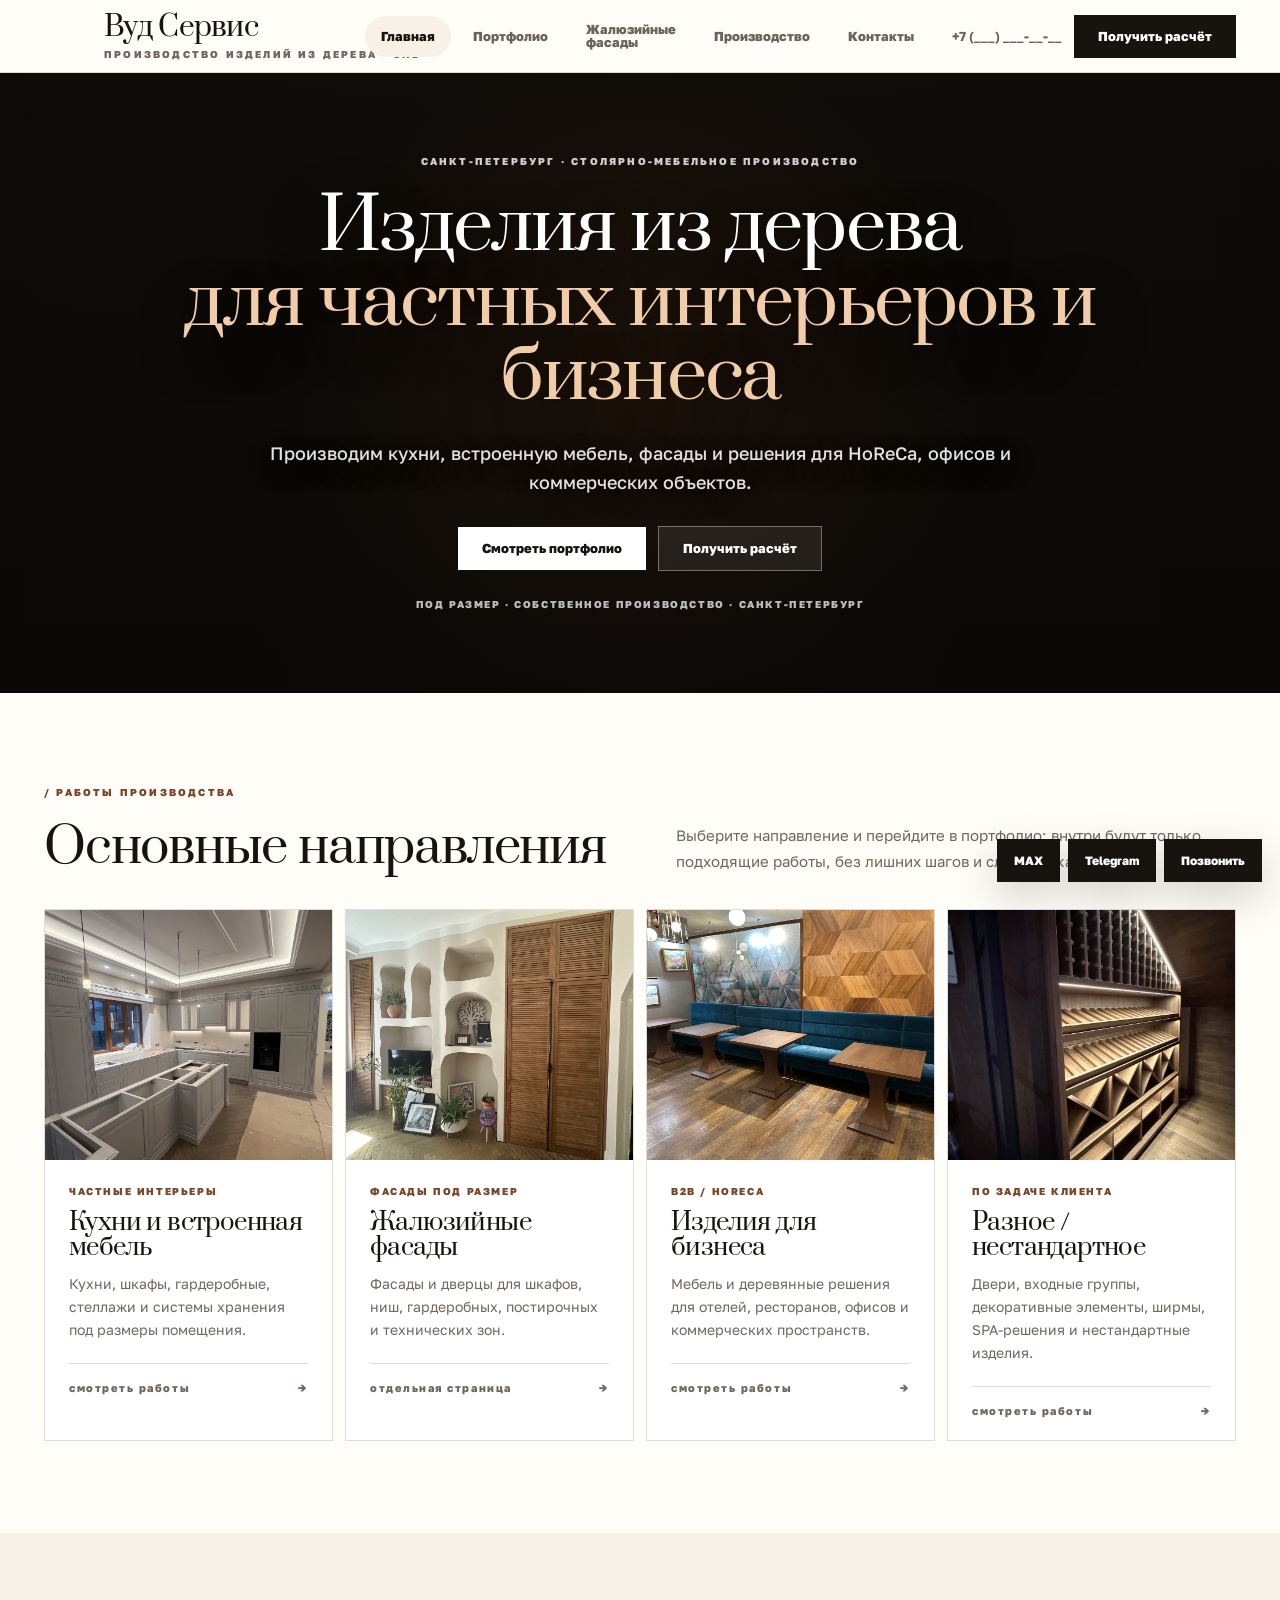
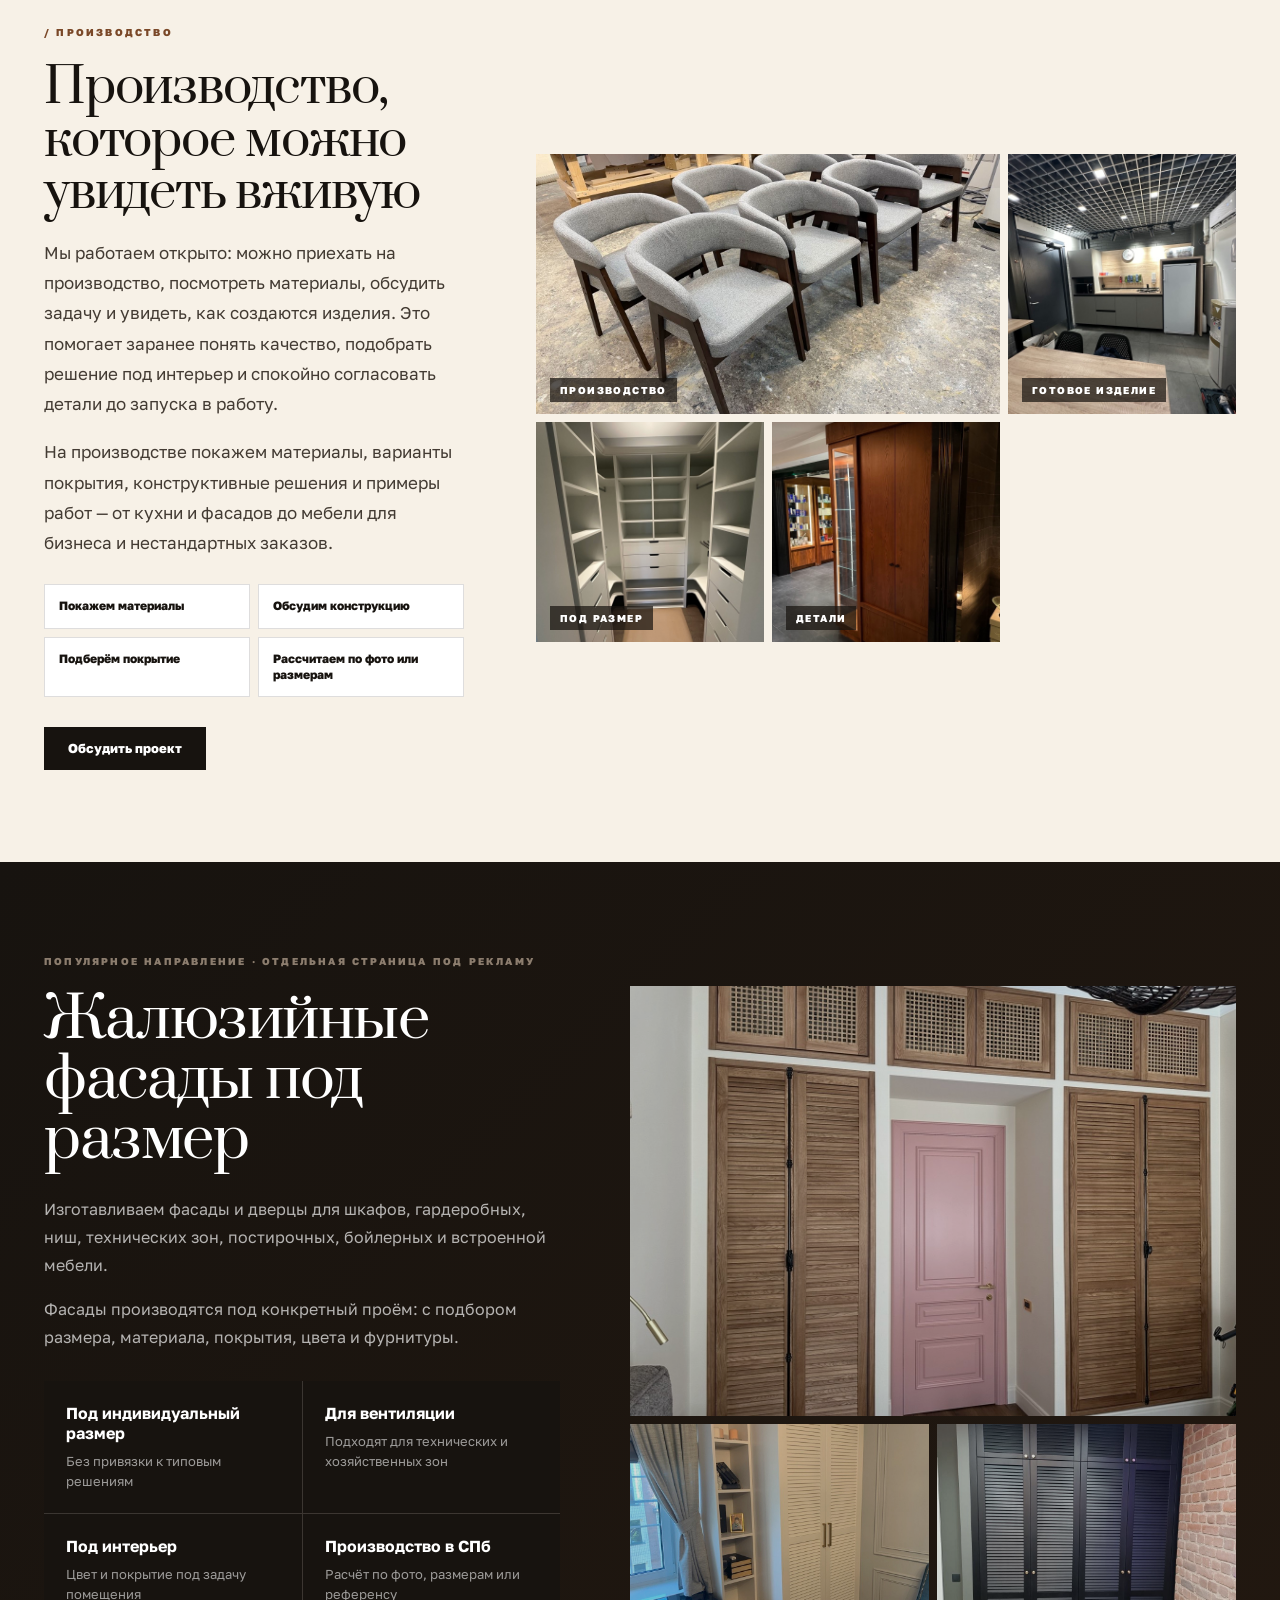
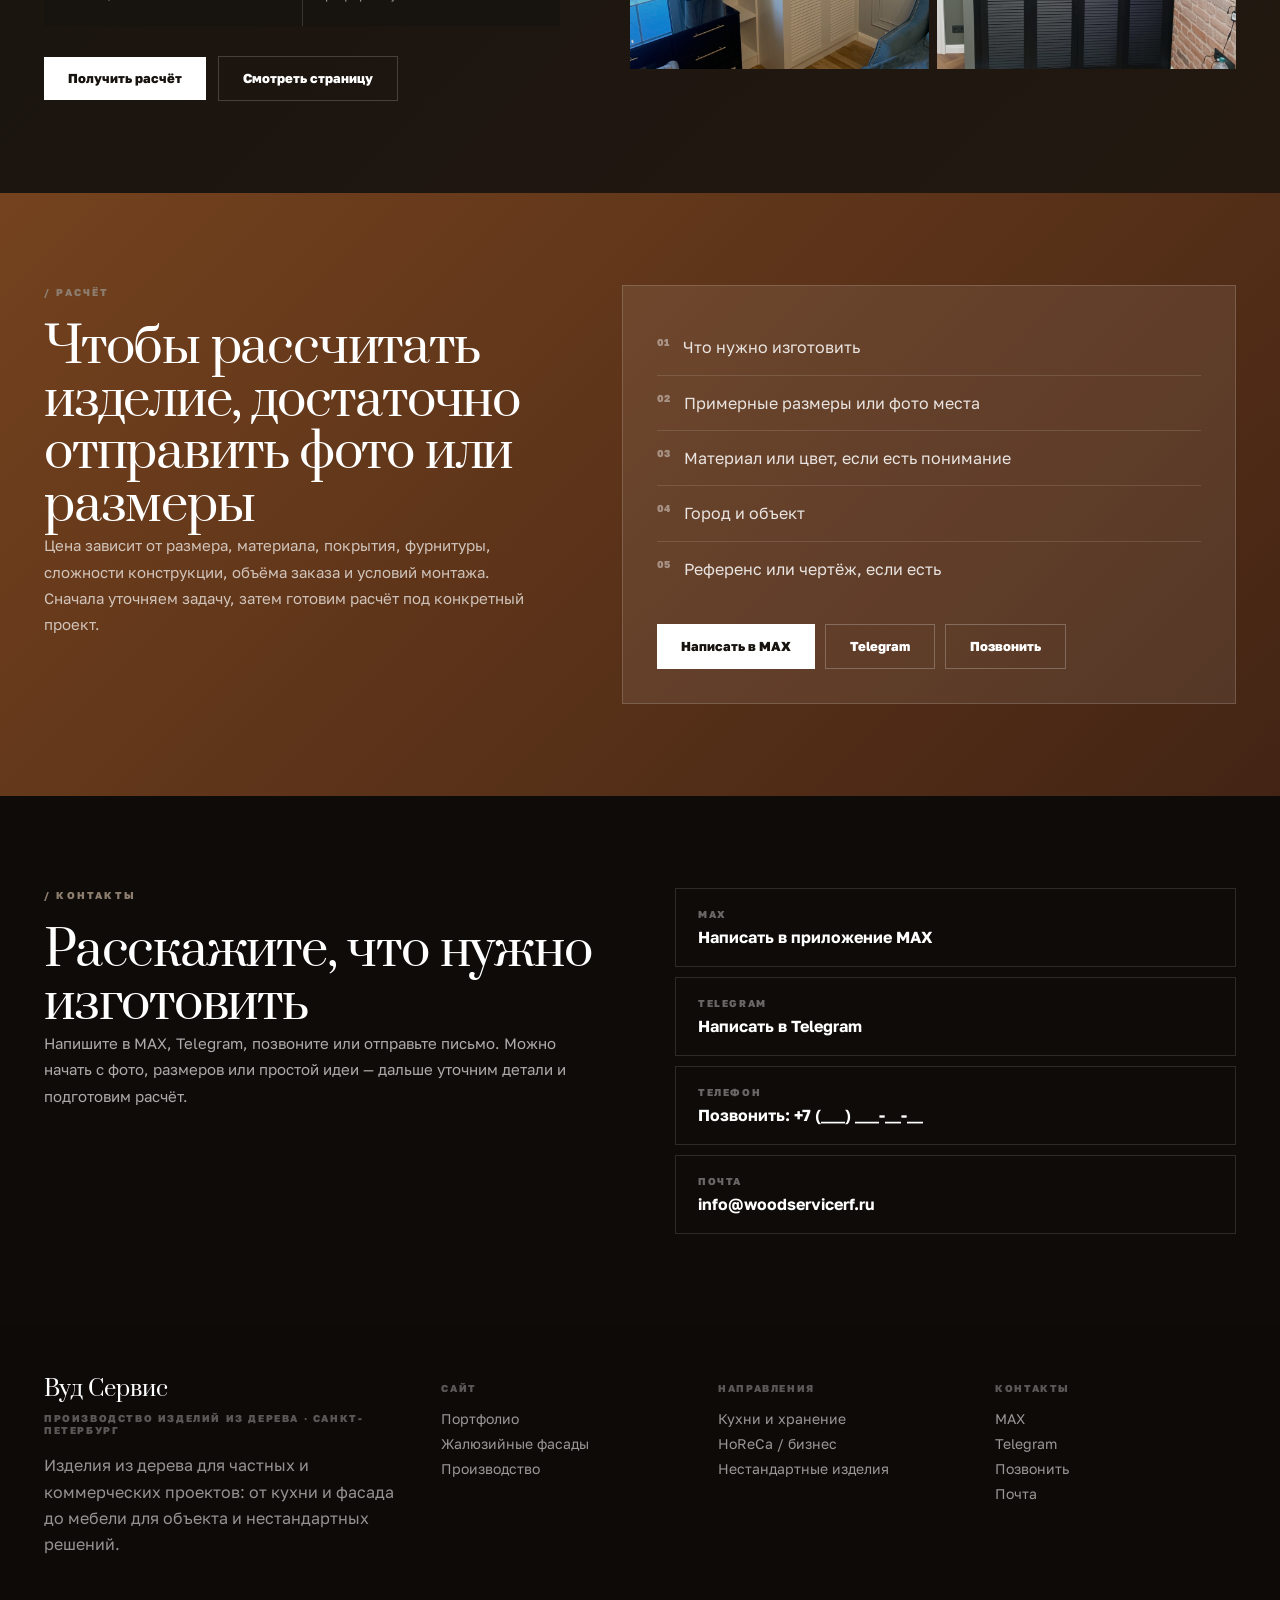
==== commit bc5d0393: "Update Woodservice site photos and portfolio" ====
--- a/index.html
+++ b/index.html
@@ -1,19 +1,33 @@
-<!doctype html><html lang="ru"><head><meta charset="utf-8"><meta name="viewport" content="width=device-width,initial-scale=1"><title>Вуд Сервис — производство изделий из дерева в Санкт-Петербурге</title><meta name="description" content="Вуд Сервис — производство изделий из дерева для частных и коммерческих проектов в Санкт-Петербурге: кухни, шкафы, жалюзийные фасады, мебель, панели, изделия для отелей, офисов и ресторанов."><link rel="stylesheet" href="assets/styles.css"></head><body>
+<!doctype html><html lang="ru"><head><meta charset="utf-8"><meta name="viewport" content="width=device-width,initial-scale=1"><title>Вуд Сервис — производство изделий из дерева в Санкт-Петербурге</title><meta name="description" content="Вуд Сервис — производство изделий из дерева для частных и коммерческих проектов в Санкт-Петербурге: кухни, встроенная мебель, жалюзийные фасады, двери, входные группы и решения для бизнеса."><link rel="stylesheet" href="assets/styles.css"></head><body>
 <header class="header"><div class="container nav"><a class="brand-logo" href="index.html" aria-label="Вуд Сервис — главная">
   <svg class="brand-mark" viewBox="0 0 72 72" aria-hidden="true" focusable="false"><defs><mask id="slatCut"><rect width="72" height="72" fill="white"/><path d="M18 49 L64 28" stroke="black" stroke-width="7" stroke-linecap="square"/></mask></defs><g mask="url(#slatCut)"><rect x="6" y="10" width="9" height="52"/><rect x="20" y="10" width="9" height="52"/><rect x="34" y="10" width="9" height="52"/><rect x="48" y="10" width="9" height="52"/><rect x="61" y="10" width="5" height="52"/></g></svg>
   <span class="brand-text"><span class="brand-name">Вуд Сервис</span><span class="brand-sub">производство изделий из дерева · СПБ</span></span>
-</a><nav class="menu"><a class="active" href="index.html">Главная</a><a href="portfolio.html">Портфолио</a><a href="zhalyuziynye-fasady.html">Жалюзийные фасады</a><a href="#production">Производство</a><a href="#contacts">Контакты</a></nav><div class="nav-actions"><a class="phone" href="tel:+7">+7 (___) ___-__-__</a><a class="btn" href="https://t.me/">Написать насчёт расчёта</a></div><button class="mobile-toggle" type="button" aria-label="Открыть меню">☰</button></div></header>
+</a><nav class="menu"><a class="active" href="index.html">Главная</a><a href="portfolio.html">Портфолио</a><a href="zhalyuziynye-fasady.html">Жалюзийные фасады</a><a href="index.html#production">Производство</a><a href="index.html#contacts">Контакты</a></nav><div class="nav-actions"><a class="phone" href="tel:+7">+7 (___) ___-__-__</a><a class="btn" href="https://t.me/">Получить расчёт</a></div><button class="mobile-toggle" type="button" aria-label="Открыть меню">☰</button></div></header>
 <main>
-<section class="hero"><div class="hero-copy"><div class="eyebrow">Санкт-Петербург · столярно-мебельное производство</div><h1>Изделия из дерева <span>для частных интерьеров и бизнеса</span></h1><p class="hero-text">Вуд Сервис производит мебель, фасады, кухни, системы хранения, панели, двери, стулья, лежаки, брендированные боксы и нестандартные изделия для домов, отелей, офисов, ресторанов и коммерческих объектов.</p><p class="hero-text">Работаем с разными форматами: от одного изделия до серии для объекта. Подбираем размеры, материалы, покрытие и конструкцию под интерьер, задачу клиента и условия эксплуатации.</p><p class="hero-note">производство в спб · частные заказы · дизайнеры · horeca · офисы · предприятия</p><div class="hero-actions"><a class="btn light" href="portfolio.html">Смотреть портфолио</a><a class="btn ghost" href="https://t.me/">Написать насчёт расчёта</a></div><div class="hero-kpis"><div class="hero-kpi"><b>Под размер</b><span>фасады, кухни, мебель</span></div><div class="hero-kpi"><b>Для бизнеса</b><span>отели, офисы, рестораны</span></div><div class="hero-kpi"><b>Серии изделий</b><span>бренды и объекты</span></div></div></div><div class="hero-media"><div class="hero-img big"><img src="assets/img/wine-rack.jpg" alt="Винный стеллаж"><span class="photo-label">Винные стеллажи</span></div><div class="hero-img"><img src="assets/img/louvered-doors.jpg" alt="Жалюзийные фасады"><span class="photo-label">Жалюзийные фасады</span></div><div class="hero-img"><img src="assets/img/lotte-boxes.jpg" alt="Брендированные изделия"><span class="photo-label">Брендированные изделия</span></div><div class="hero-img wide"><img src="assets/img/classic-kitchen.jpg" alt="Кухня"><span class="photo-label">Кухни и мебель</span></div></div></section>
-<div class="quick"><a href="zhalyuziynye-fasady.html">Жалюзийные фасады</a><a href="portfolio.html">Кухни и хранение</a><a href="portfolio.html">Мебель</a><a href="portfolio.html">Отели и HoReCa</a><a href="portfolio.html">Офисы</a><a href="portfolio.html">Брендированные изделия</a><a href="portfolio.html">Нестандартные работы</a></div>
-<section class="intro-panel"><div class="container"><div class="intro-grid"><div><div class="eyebrow">/ о производстве</div><h2 class="intro-title">Не один формат работ — а производство под разные задачи</h2></div><div><div class="intro-text"><p>Вуд Сервис работает не только с частными интерьерами. Производство берёт задачи для отелей, ресторанов, офисов, предприятий, дизайнеров, архитекторов и брендов: от фасадов и шкафов до комплектов мебели, серийных изделий и предметов с брендированием.</p><p>Мы показываем широту производства через реальные работы: жалюзийные фасады, кухни, корпусную мебель, стулья, кресла, лежаки, винные стеллажи, деревянные боксы, декоративные панели и решения для коммерческих пространств.</p></div><div class="intro-facts"><div class="intro-fact"><b>Частные интерьеры</b><span>дом · квартира · апартаменты</span></div><div class="intro-fact"><b>HoReCa и отели</b><span>мебель · боксы · зоны</span></div><div class="intro-fact"><b>Офисы и бизнес</b><span>лаунжи · ресепшн · мебель</span></div><div class="intro-fact"><b>Нестандартное</b><span>по чертежу или референсу</span></div></div></div></div></div></section>
+<section class="hero hero-center" style="--hero-image:url('assets/img/hero/hero-wine-rack-premium.jpg')">
+  <div class="container hero-center-content">
+    <div class="eyebrow">Санкт-Петербург · столярно-мебельное производство</div>
+    <h1>Изделия из дерева<br><span>для частных интерьеров и бизнеса</span></h1>
+    <p class="hero-text">Производим кухни, встроенную мебель, фасады и решения для HoReCa, офисов и коммерческих объектов.</p>
+    <div class="hero-actions"><a class="btn light" href="portfolio.html">Смотреть портфолио</a><a class="btn ghost" href="https://t.me/">Получить расчёт</a></div>
+    <p class="hero-note">под размер · собственное производство · санкт-петербург</p>
+  </div>
+</section>
 
-<section><div class="container"><div class="section-head"><div><div class="eyebrow dark">/ Работы производства</div><h2 class="section-title">Работы производства</h2></div><p class="section-sub">Каждая карточка ведёт в портфолио или отдельную страницу направления. Внутри — больше фотографий, ракурсы, детали, производство и быстрый контакт для расчёта похожего изделия.</p></div><div class="grid-portfolio"><article class="category-card" onclick="location.href='zhalyuziynye-fasady.html'"><div class="cat-img"><img src="assets/img/louvered-doors.jpg"></div><div class="cat-body"><div class="cat-kicker">Системы хранения</div><h3 class="cat-title">Жалюзийные фасады</h3><p class="cat-desc">Фасады и дверцы с ламелями для шкафов, ниш, гардеробных и технических зон.</p><div class="cat-bottom"><span>отдельная страница</span><span>→</span></div></div></article><article class="category-card" onclick="location.href='portfolio.html'"><div class="cat-img"><img src="assets/img/classic-kitchen.jpg"></div><div class="cat-body"><div class="cat-kicker">Частные интерьеры</div><h3 class="cat-title">Кухни и встроенная мебель</h3><p class="cat-desc">Кухни, острова, шкафы, гардеробные, стеллажи и системы хранения под размеры помещения.</p><div class="cat-bottom"><span>смотреть работы</span><span>→</span></div></div></article><article class="category-card" onclick="location.href='portfolio.html'"><div class="cat-img"><img src="assets/img/lotte-boxes.jpg"></div><div class="cat-body"><div class="cat-kicker">B2B / HoReCa</div><h3 class="cat-title">Изделия для бизнеса</h3><p class="cat-desc">Брендированные боксы, мебель и серии предметов для отелей, ресторанов, офисов и предприятий.</p><div class="cat-bottom"><span>смотреть работы</span><span>→</span></div></div></article></div><div class="project-strip"><div class="strip-head"><h3 class="strip-title">Избранные работы</h3><a class="btn ghost" href="portfolio.html">Открыть всё портфолио</a></div><div class="mini-grid"><div class="mini-card" onclick="location.href='portfolio.html'"><img src="assets/img/louvered-doors.jpg"><span>Жалюзийные фасады</span></div><div class="mini-card" onclick="location.href='portfolio.html'"><img src="assets/img/wine-rack.jpg"><span>Винный стеллаж</span></div><div class="mini-card" onclick="location.href='portfolio.html'"><img src="assets/img/chairs-series.jpg"><span>Кресла</span></div><div class="mini-card" onclick="location.href='portfolio.html'"><img src="assets/img/office-lounge.jpg"><span>Офисная зона</span></div><div class="mini-card" onclick="location.href='portfolio.html'"><img src="assets/img/spa-lounge.jpg"><span>SPA / лаунж</span></div><div class="mini-card" onclick="location.href='portfolio.html'"><img src="assets/img/wood-box-gray.jpg"><span>Деревянный бокс</span></div></div></div></div></section>
-<section class="dark-section"><div class="container feature"><div><div class="eyebrow">популярное направление · подготовлено под Яндекс</div><h2>Жалюзийные фасады под размер</h2><p>Изготавливаем жалюзийные фасады для шкафов, гардеробных, ниш, технических зон, постирочных, бойлерных и встроенной мебели. Это одно из самых популярных направлений, поэтому для него мы заложили отдельную страницу, на которую можно вести Яндекс-рекламу и получать прямые обращения.</p><p>Фасады производятся под конкретный проём: с подбором размера, материала, покрытия, цвета и фурнитуры.</p><div class="adv"><div class="adv-item"><b>Под индивидуальный размер</b><span>Без привязки к типовым решениям</span></div><div class="adv-item"><b>Для вентиляции</b><span>Подходят для технических и хозяйственных зон</span></div><div class="adv-item"><b>Под интерьер</b><span>Цвет и покрытие под задачу помещения</span></div><div class="adv-item"><b>Производство в СПб</b><span>Расчёт по фото, размерам или референсу</span></div></div><div class="hero-actions"><a class="btn white" href="https://t.me/">Написать насчёт расчёта</a><a class="btn ghost" style="color:#fff;border-color:rgba(255,255,255,.18)" href="zhalyuziynye-fasady.html">Открыть страницу</a></div></div><div class="feature-gallery"><div class="fg big"><img src="assets/img/louvered-doors.jpg"></div><div class="fg"><img src="assets/img/wardrobe-pullout.jpg"></div><div class="fg"><img src="assets/img/built-in-shelving.jpg"></div></div></div></section>
-<section id="production" class="production"><div class="container prod-layout"><div class="prod-text"><div class="eyebrow dark">/ Производство</div><h2 class="section-title">Производство, которое закрывает разные форматы заказов</h2><p>В одном заказе может быть отдельный фасад или стул, в другом — кухня, серия кресел, деревянные боксы для бренда, мебель для зоны ожидания, отельный номер или коммерческое пространство.</p><p>Сильная сторона Вуд Сервис — не один узкий продукт, а возможность работать с деревом в разных форматах: от корпусной мебели и фасадов до интерьерных изделий, предметов для HoReCa и серийных решений для бизнеса.</p><a class="btn" href="https://t.me/">Обсудить проект</a></div><div class="prod-photos"><div class="p wide"><img src="assets/img/chairs-series.jpg"><span class="photo-label">Производство</span></div><div class="p"><img src="assets/img/chaise-workshop.jpg"><span class="photo-label">Мебель</span></div><div class="p"><img src="assets/img/wood-box-gray.jpg"><span class="photo-label">Детали</span></div><div class="p"><img src="assets/img/small-stands.jpg"><span class="photo-label">Изделия</span></div></div></div></section>
-<section><div class="container"><div class="section-head"><div><div class="eyebrow dark">/ Направления</div><h2 class="section-title">Что производим</h2></div><p class="section-sub">Направления охватывают и частные интерьеры, и коммерческие объекты: от базовой корпусной мебели до специальных изделий, фасадов, брендированных предметов и сложных нестандартных решений.</p></div><div class="directions"><div class="dir-card"><div class="dir-num">01</div><h3>Мебель для дома</h3><p>Кухни, шкафы, гардеробные, столы, стулья, кресла, тумбы и полки.</p></div><div class="dir-card"><div class="dir-num">02</div><h3>Фасады и панели</h3><p>Жалюзийные фасады, МДФ-фасады, декоративные панели, перегородки и двери.</p></div><div class="dir-card"><div class="dir-num">03</div><h3>Коммерческие проекты</h3><p>Отели, рестораны, офисы, SPA-зоны, лаунжи, ресепшн и зоны ожидания.</p></div><div class="dir-card"><div class="dir-num">04</div><h3>Брендированные изделия</h3><p>Деревянные боксы, подарочная упаковка, серии предметов, корпоративные заказы.</p></div><div class="dir-card"><div class="dir-num">05</div><h3>Нестандартное</h3><p>Лежаки, кресла, винные стеллажи, конструкции по чертежам и референсам.</p></div></div></div></section>
-<section class="calc"><div class="container calc-layout"><div><div class="eyebrow">/ расчёт</div><h2 class="section-title">Чтобы рассчитать изделие, достаточно отправить фото или размеры</h2><p class="section-sub">Цена зависит от размера, материала, покрытия, фурнитуры, сложности конструкции, объёма заказа и условий монтажа. Поэтому сначала мы уточняем задачу, а затем готовим расчёт — так вы получаете не абстрактную цену, а ориентир именно под свой проект.</p></div><div class="calc-box"><ul class="calc-list"><li><i>01</i>Что нужно изготовить</li><li><i>02</i>Примерные размеры или фото места</li><li><i>03</i>Материал или цвет, если есть понимание</li><li><i>04</i>Город и объект</li><li><i>05</i>Референс или чертёж, если есть</li></ul><div style="margin-top:28px;display:flex;gap:10px;flex-wrap:wrap"><a class="btn white" href="https://max.ru/">Написать в MAX</a><a class="btn ghost" style="color:#fff;border-color:rgba(255,255,255,.24)" href="https://t.me/">Telegram</a><a class="btn ghost" style="color:#fff;border-color:rgba(255,255,255,.24)" href="tel:+7">Позвонить</a></div></div></div></section>
-<section id="contacts" class="contact"><div class="container contact-layout"><div><div class="eyebrow">/ Контакты</div><h2 class="section-title">Расскажите, что нужно изготовить</h2><p class="section-sub">Напишите в приложение MAX, Telegram, позвоните или отправьте письмо. Можно начать с фото, размеров или простой идеи — дальше уточним детали и подготовим расчёт.</p></div><div class="contact-links"><a class="contact-card" href="https://max.ru/"><div><small>MAX</small><b>Написать в приложение MAX</b></div></a><a class="contact-card" href="https://t.me/"><div><small>Telegram</small><b>Написать в Telegram</b></div></a><a class="contact-card" href="tel:+7"><div><small>Телефон</small><b>Позвонить: +7 (___) ___-__-__</b></div></a><a class="contact-card" href="mailto:info@woodservicerf.ru"><div><small>Почта</small><b>info@woodservicerf.ru</b></div></a></div></div></section>
+<section class="works-section"><div class="container"><div class="section-head compact"><div><div class="eyebrow dark">/ Работы производства</div><h2 class="section-title">Основные направления</h2></div><p class="section-sub">Выберите направление и перейдите в портфолио: внутри будут только подходящие работы, без лишних шагов и сложных карточек.</p></div><div class="grid-portfolio four-cats">
+  <article class="category-card" onclick="location.href='portfolio.html?cat=storage'"><div class="cat-img"><img src="assets/img/kitchens-storage/classic-kitchen-in-progress.jpg" alt="Кухни и встроенная мебель"></div><div class="cat-body"><div class="cat-kicker">Частные интерьеры</div><h3 class="cat-title">Кухни и встроенная мебель</h3><p class="cat-desc">Кухни, шкафы, гардеробные, стеллажи и системы хранения под размеры помещения.</p><div class="cat-bottom"><span>смотреть работы</span><span>→</span></div></div></article>
+  <article class="category-card" onclick="location.href='zhalyuziynye-fasady.html'"><div class="cat-img"><img src="assets/img/jalousie-facades/jalousie-wood-private-interior-niches.jpg" alt="Жалюзийные фасады"></div><div class="cat-body"><div class="cat-kicker">Фасады под размер</div><h3 class="cat-title">Жалюзийные фасады</h3><p class="cat-desc">Фасады и дверцы для шкафов, ниш, гардеробных, постирочных и технических зон.</p><div class="cat-bottom"><span>отдельная страница</span><span>→</span></div></div></article>
+  <article class="category-card" onclick="location.href='portfolio.html?cat=horeca'"><div class="cat-img"><img src="assets/img/business-horeca/restaurant-tables-and-wood-wall-panels.jpg" alt="Изделия для бизнеса и HoReCa"></div><div class="cat-body"><div class="cat-kicker">B2B / HoReCa</div><h3 class="cat-title">Изделия для бизнеса</h3><p class="cat-desc">Мебель и деревянные решения для отелей, ресторанов, офисов и коммерческих пространств.</p><div class="cat-bottom"><span>смотреть работы</span><span>→</span></div></div></article>
+  <article class="category-card" onclick="location.href='portfolio.html?cat=custom'"><div class="cat-img"><img src="assets/img/misc-custom/wine-rack-led-premium.jpg" alt="Разное и нестандартные работы"></div><div class="cat-body"><div class="cat-kicker">По задаче клиента</div><h3 class="cat-title">Разное / нестандартное</h3><p class="cat-desc">Двери, входные группы, декоративные элементы, ширмы, SPA-решения и нестандартные изделия.</p><div class="cat-bottom"><span>смотреть работы</span><span>→</span></div></div></article>
+</div></div></div></section>
+
+<section id="production" class="production production-trust"><div class="container prod-layout"><div class="prod-text"><div class="eyebrow dark">/ Производство</div><h2 class="section-title">Производство, которое можно увидеть вживую</h2><p>Мы работаем открыто: можно приехать на производство, посмотреть материалы, обсудить задачу и увидеть, как создаются изделия. Это помогает заранее понять качество, подобрать решение под интерьер и спокойно согласовать детали до запуска в работу.</p><p>На производстве покажем материалы, варианты покрытия, конструктивные решения и примеры работ — от кухни и фасадов до мебели для бизнеса и нестандартных заказов.</p><div class="trust-points"><span>Покажем материалы</span><span>Обсудим конструкцию</span><span>Подберём покрытие</span><span>Рассчитаем по фото или размерам</span></div><a class="btn" href="https://t.me/">Обсудить проект</a></div><div class="prod-photos"><div class="p wide"><img src="assets/img/misc-custom/production-chair-series-workshop.jpg" alt="Производство и рабочая зона"><span class="photo-label">Производство</span></div><div class="p"><img src="assets/img/misc-custom/production-office-kitchen-zone.jpg" alt="Готовое изделие для бизнеса"><span class="photo-label">Готовое изделие</span></div><div class="p"><img src="assets/img/kitchens-storage/walk-in-closet-built-in-storage.jpg" alt="Встроенное хранение"><span class="photo-label">Под размер</span></div><div class="p"><img src="assets/img/business-horeca/commercial-wood-display-cabinet.jpg" alt="Деревянный стеллаж"><span class="photo-label">Детали</span></div></div></div></section>
+
+<section class="dark-section"><div class="container feature"><div><div class="eyebrow">популярное направление · отдельная страница под рекламу</div><h2>Жалюзийные фасады под размер</h2><p>Изготавливаем фасады и дверцы для шкафов, гардеробных, ниш, технических зон, постирочных, бойлерных и встроенной мебели.</p><p>Фасады производятся под конкретный проём: с подбором размера, материала, покрытия, цвета и фурнитуры.</p><div class="adv"><div class="adv-item"><b>Под индивидуальный размер</b><span>Без привязки к типовым решениям</span></div><div class="adv-item"><b>Для вентиляции</b><span>Подходят для технических и хозяйственных зон</span></div><div class="adv-item"><b>Под интерьер</b><span>Цвет и покрытие под задачу помещения</span></div><div class="adv-item"><b>Производство в СПб</b><span>Расчёт по фото, размерам или референсу</span></div></div><div class="hero-actions"><a class="btn white" href="https://t.me/">Получить расчёт</a><a class="btn ghost" style="color:#fff;border-color:rgba(255,255,255,.18)" href="zhalyuziynye-fasady.html">Смотреть страницу</a></div></div><div class="feature-gallery"><div class="fg big"><img src="assets/img/jalousie-facades/jalousie-wood-storage-around-pink-door.jpg" alt="Жалюзийные фасады"></div><div class="fg"><img src="assets/img/jalousie-facades/jalousie-white-wardrobe-private-interior.jpg" alt="Белые жалюзийные фасады"></div><div class="fg"><img src="assets/img/jalousie-facades/jalousie-black-built-in-storage-brick-wall.jpg" alt="Чёрные жалюзийные фасады"></div></div></div></section>
+
+<section class="calc"><div class="container calc-layout"><div><div class="eyebrow">/ расчёт</div><h2 class="section-title">Чтобы рассчитать изделие, достаточно отправить фото или размеры</h2><p class="section-sub">Цена зависит от размера, материала, покрытия, фурнитуры, сложности конструкции, объёма заказа и условий монтажа. Сначала уточняем задачу, затем готовим расчёт под конкретный проект.</p></div><div class="calc-box"><ul class="calc-list"><li><i>01</i>Что нужно изготовить</li><li><i>02</i>Примерные размеры или фото места</li><li><i>03</i>Материал или цвет, если есть понимание</li><li><i>04</i>Город и объект</li><li><i>05</i>Референс или чертёж, если есть</li></ul><div style="margin-top:28px;display:flex;gap:10px;flex-wrap:wrap"><a class="btn white" href="https://max.ru/">Написать в MAX</a><a class="btn ghost" style="color:#fff;border-color:rgba(255,255,255,.24)" href="https://t.me/">Telegram</a><a class="btn ghost" style="color:#fff;border-color:rgba(255,255,255,.24)" href="tel:+7">Позвонить</a></div></div></div></section>
+
+<section id="contacts" class="contact"><div class="container contact-layout"><div><div class="eyebrow">/ Контакты</div><h2 class="section-title">Расскажите, что нужно изготовить</h2><p class="section-sub">Напишите в MAX, Telegram, позвоните или отправьте письмо. Можно начать с фото, размеров или простой идеи — дальше уточним детали и подготовим расчёт.</p></div><div class="contact-links"><a class="contact-card" href="https://max.ru/"><div><small>MAX</small><b>Написать в приложение MAX</b></div></a><a class="contact-card" href="https://t.me/"><div><small>Telegram</small><b>Написать в Telegram</b></div></a><a class="contact-card" href="tel:+7"><div><small>Телефон</small><b>Позвонить: +7 (___) ___-__-__</b></div></a><a class="contact-card" href="mailto:info@woodservicerf.ru"><div><small>Почта</small><b>info@woodservicerf.ru</b></div></a></div></div></section>
 </main>
-<footer class="footer"><div class="container footer-grid"><div><h4>Вуд Сервис</h4><small>производство изделий из дерева · Санкт-Петербург</small><p>Изделия из дерева для частных и коммерческих проектов: от фасада и стула до кухни, серии боксов и мебели для объекта.</p></div><div><small>Сайт</small><a href="portfolio.html">Портфолио</a><a href="zhalyuziynye-fasady.html">Жалюзийные фасады</a><a href="#production">Производство</a></div><div><small>Направления</small><a href="portfolio.html">Кухни и хранение</a><a href="portfolio.html">HoReCa / отели</a><a href="portfolio.html">Брендированные изделия</a></div><div><small>Контакты</small><a href="https://max.ru/">MAX</a><a href="https://t.me/">Telegram</a><a href="tel:+7">Позвонить</a><a href="mailto:info@woodservicerf.ru">Почта</a></div></div></footer><div class="floating-contact"><a href="https://max.ru/">MAX</a><a href="https://t.me/">Telegram</a><a href="tel:+7">Позвонить</a></div>
-<script src="assets/site.js"></script></body></html>
+<footer class="footer"><div class="container footer-grid"><div><h4>Вуд Сервис</h4><small>производство изделий из дерева · Санкт-Петербург</small><p>Изделия из дерева для частных и коммерческих проектов: от кухни и фасада до мебели для объекта и нестандартных решений.</p></div><div><small>Сайт</small><a href="portfolio.html">Портфолио</a><a href="zhalyuziynye-fasady.html">Жалюзийные фасады</a><a href="#production">Производство</a></div><div><small>Направления</small><a href="portfolio.html?cat=storage">Кухни и хранение</a><a href="portfolio.html?cat=horeca">HoReCa / бизнес</a><a href="portfolio.html?cat=custom">Нестандартные изделия</a></div><div><small>Контакты</small><a href="https://max.ru/">MAX</a><a href="https://t.me/">Telegram</a><a href="tel:+7">Позвонить</a><a href="mailto:info@woodservicerf.ru">Почта</a></div></div></footer><div class="floating-contact"><a href="https://max.ru/">MAX</a><a href="https://t.me/">Telegram</a><a href="tel:+7">Позвонить</a></div>
+<script src="assets/site.js"></script></body></html>
--- a/assets/styles.css
+++ b/assets/styles.css
@@ -1,126 +1,114 @@
+
 @import url('https://fonts.googleapis.com/css2?family=Prata&family=Golos+Text:wght@400;500;600;700;800&display=swap');
 :root{
-  --white:#fffdfa;--paper:#f3eee5;--stone:#e5d8c8;--ink:#17130f;--dark:#211c16;--dark2:#0f0c09;--wood:#784521;--wood2:#a36b42;--line:rgba(23,19,15,.13);--muted:#71695f;--soft:#ebe3d7;--ok:#6b5b49;
-  --display:'Prata',serif;--head:'Prata',serif;--body:'Golos Text',system-ui,sans-serif;--mono:'Golos Text',system-ui,sans-serif;
+  --white:#fffdf8;
+  --paper:#f7f1e7;
+  --cream:#efe4d4;
+  --sand:#dfcfb9;
+  --ink:#17130f;
+  --dark:#16120e;
+  --dark2:#0e0b08;
+  --wood:#7a4828;
+  --wood-soft:#b88b62;
+  --line:rgba(23,19,15,.14);
+  --muted:#71675c;
+  --display:'Prata',serif;
+  --body:'Golos Text',system-ui,-apple-system,BlinkMacSystemFont,'Segoe UI',sans-serif;
 }
-*{box-sizing:border-box;margin:0;padding:0} html{scroll-behavior:smooth} body{font-family:var(--body);background:var(--paper);color:var(--ink);overflow-x:hidden} a{color:inherit} img{max-width:100%;display:block}.container{width:min(1480px,100%);margin:auto;padding:0 44px}.mono{font-family:var(--mono)}
-.header{position:sticky;top:0;z-index:100;background:rgba(255,255,255,.92);backdrop-filter:blur(16px);border-bottom:1px solid var(--line)}.nav{height:70px;display:flex;align-items:center;justify-content:space-between}.logo{font-family:var(--head);font-weight:800;text-decoration:none;letter-spacing:-.05em;font-size:25px}.logo small{display:block;font:500 9px var(--mono);letter-spacing:.16em;text-transform:uppercase;color:var(--muted);margin-top:3px}.menu{display:flex;align-items:center;gap:4px}.menu a{font:700 13px var(--body);text-decoration:none;color:var(--muted);padding:12px 14px;border-radius:999px;transition:.2s}.menu a:hover,.menu a.active{background:var(--paper);color:var(--ink)}.nav-actions{display:flex;gap:10px;align-items:center}.phone{font:500 12px var(--mono);color:var(--muted);text-decoration:none}.btn{border:0;border-radius:0;background:var(--ink);color:var(--white);padding:15px 24px;font:800 13px var(--body);letter-spacing:.02em;text-decoration:none;display:inline-flex;align-items:center;gap:9px;cursor:pointer;transition:.2s}.btn:hover{background:var(--wood)}.btn.light{background:var(--white);color:var(--ink)}.btn.light:hover{background:var(--stone)}.btn.ghost{background:transparent;color:var(--ink);border:1px solid var(--line)}.btn.ghost:hover{border-color:var(--ink);background:var(--paper)}.btn.white{background:var(--white);color:var(--ink)}.btn.white:hover{background:var(--stone)}
-.mobile-toggle{display:none;background:transparent;border:0;font:800 18px var(--head)}
-.hero{background:linear-gradient(180deg,#f1ebe1 0%,#f8f4ee 100%);color:var(--ink);display:grid;grid-template-columns:.84fr 1.16fr;align-items:stretch;border-bottom:1px solid var(--line)}.hero-copy{padding:76px 54px 70px;display:flex;flex-direction:column;justify-content:center}.eyebrow{font:600 10px var(--mono);letter-spacing:.22em;text-transform:uppercase;color:#8a7d70;margin-bottom:22px}.eyebrow.dark{color:var(--muted)}h1,.section-title,.feature h2,.page-title,.landing-title,.modal-info h2{font-family:var(--display);font-weight:400;letter-spacing:-.02em}h2,h3,.logo,.strip-title,.work-title,.cat-title{font-family:var(--head)}h1{font-size:clamp(42px,5.2vw,82px);line-height:1.02;margin-bottom:24px}h1 span{color:var(--wood)}.hero-text{max-width:690px;font-size:18px;line-height:1.82;color:#4d463e;font-weight:500;margin-bottom:18px}.hero-intro{max-width:670px;background:rgba(255,255,255,.72);border:1px solid rgba(23,20,17,.08);padding:20px 22px;margin-bottom:22px}.hero-intro p{font-size:15px;line-height:1.78;color:#5b5348}.hero-points{display:grid;grid-template-columns:repeat(2,minmax(0,1fr));gap:10px;max-width:690px;margin-bottom:26px}.hero-point{background:#fff;border:1px solid var(--line);padding:14px 16px}.hero-point b{display:block;font:800 13px var(--head);margin-bottom:5px}.hero-point span{display:block;font-size:12px;line-height:1.55;color:var(--muted)}.hero-note{font:500 10px var(--mono);letter-spacing:.14em;text-transform:uppercase;color:#9d8a7b;margin-bottom:34px}.hero-actions{display:flex;gap:12px;flex-wrap:wrap}.hero-media{display:grid;grid-template-columns:1.05fr .95fr;grid-template-rows:240px 230px 230px;gap:6px;padding:20px 20px 20px 0}.hero-img{position:relative;overflow:hidden;min-height:160px;background:#111}.hero-img img{width:100%;height:100%;object-fit:cover;filter:saturate(.9) brightness(.88);transition:transform .6s,filter .4s}.hero-img:hover img{transform:scale(1.04);filter:saturate(1) brightness(.95)}.hero-img.big{grid-row:span 2}.hero-img.wide{grid-column:span 2}.photo-label{position:absolute;left:14px;bottom:12px;font:600 9px var(--mono);letter-spacing:.16em;text-transform:uppercase;color:#fff;background:rgba(23,20,17,.45);padding:6px 9px}.quick{display:flex;overflow:auto;background:var(--soft);border-bottom:1px solid var(--line)}.quick a{white-space:nowrap;text-decoration:none;padding:20px 32px;border-right:1px solid var(--line);font:800 12px var(--body);color:var(--muted);transition:.2s}.quick a:hover{color:var(--ink);background:var(--paper)}
-section{padding:100px 0}.section-head{display:flex;justify-content:space-between;gap:40px;align-items:end;margin-bottom:48px}.section-title{font-size:clamp(34px,4vw,62px);line-height:1.05;max-width:880px}.section-sub{font-size:15px;line-height:1.75;color:var(--muted);max-width:520px}.dark-section{background:var(--dark);color:var(--white)}.dark-section .section-sub{color:rgba(255,255,255,.55)}.grid-portfolio{display:grid;grid-template-columns:repeat(3,1fr);gap:12px}.category-card{background:var(--paper);border:1px solid var(--line);cursor:pointer;transition:.25s}.category-card:hover{transform:translateY(-3px);box-shadow:0 24px 60px rgba(0,0,0,.08)}.cat-img{height:290px;overflow:hidden}.cat-img img{width:100%;height:100%;object-fit:cover;transition:transform .7s;filter:saturate(.88)}.category-card:hover img{transform:scale(1.04)}.cat-body{padding:24px}.cat-kicker{font:600 10px var(--mono);letter-spacing:.18em;text-transform:uppercase;color:var(--wood);margin-bottom:10px}.cat-title{font-size:22px;letter-spacing:-.04em;margin-bottom:9px}.cat-desc{color:var(--muted);font-size:13px;line-height:1.65}.cat-bottom{display:flex;justify-content:space-between;align-items:center;border-top:1px solid var(--line);margin-top:20px;padding-top:18px;font:600 11px var(--mono);color:var(--muted)}.project-strip{margin-top:60px}.strip-head{display:flex;justify-content:space-between;align-items:center;margin-bottom:18px}.strip-title{font:800 22px var(--head);letter-spacing:-.04em}.mini-grid{display:grid;grid-template-columns:repeat(6,1fr);gap:8px}.mini-card{height:185px;position:relative;overflow:hidden;cursor:pointer;background:#ddd}.mini-card img{width:100%;height:100%;object-fit:cover;filter:saturate(.85) brightness(.82);transition:.45s}.mini-card:hover img{transform:scale(1.05);filter:saturate(1) brightness(.92)}.mini-card span{position:absolute;left:10px;right:10px;bottom:10px;color:#fff;font:800 12px var(--body);text-shadow:0 2px 20px #000}.feature{display:grid;grid-template-columns:.9fr 1.1fr;gap:70px;align-items:center}.feature h2{font-size:clamp(36px,4.7vw,70px);line-height:.98;font-weight:800;margin-bottom:24px}.feature p{font-size:16px;line-height:1.78;color:rgba(255,255,255,.62);margin-bottom:20px}.adv{display:grid;grid-template-columns:repeat(2,1fr);gap:1px;background:rgba(255,255,255,.12);margin:34px 0}.adv-item{padding:22px;background:var(--dark)}.adv-item b{display:block;margin-bottom:7px}.adv-item span{font-size:13px;color:rgba(255,255,255,.48);line-height:1.55}.feature-gallery{display:grid;grid-template-columns:1fr 1fr;gap:6px}.feature-gallery .fg{height:250px;overflow:hidden}.feature-gallery .fg.big{grid-column:span 2;height:430px}.feature-gallery img{width:100%;height:100%;object-fit:cover;filter:brightness(.72) saturate(.78);transition:.6s}.feature-gallery img:hover{transform:scale(1.04)}.production{background:var(--paper)}.prod-layout{display:grid;grid-template-columns:.78fr 1.22fr;gap:70px;align-items:start}.prod-text p{font-size:16px;line-height:1.8;color:#47423b;margin:18px 0}.prod-photos{display:grid;grid-template-columns:repeat(3,1fr);grid-template-rows:260px 210px;gap:8px}.prod-photos .p{position:relative;overflow:hidden;background:#ddd}.prod-photos .p.wide{grid-column:span 2}.prod-photos img{width:100%;height:100%;object-fit:cover;transition:.6s;filter:saturate(.85)}.prod-photos .p:hover img{transform:scale(1.05)}.directions{display:grid;grid-template-columns:repeat(5,1fr);gap:1px;background:var(--line)}.dir-card{background:var(--white);padding:32px 24px;min-height:230px}.dir-num{font:600 11px var(--mono);color:var(--wood);margin-bottom:18px}.dir-card h3{font-size:20px;margin-bottom:12px}.dir-card p{font-size:13px;line-height:1.65;color:var(--muted)}.calc{background:#3b261a;color:var(--white)}.calc-layout{display:grid;grid-template-columns:.9fr 1.1fr;gap:80px}.calc .section-sub{color:rgba(255,255,255,.66)}.calc-box{background:rgba(255,255,255,.08);border:1px solid rgba(255,255,255,.16);padding:34px}.calc-list{list-style:none}.calc-list li{padding:15px 0;border-bottom:1px solid rgba(255,255,255,.12);display:flex;gap:15px;color:rgba(255,255,255,.82)}.calc-list li:last-child{border-bottom:0}.calc-list i{font:600 10px var(--mono);color:rgba(255,255,255,.38);font-style:normal}.contact{background:var(--dark2);color:var(--white)}.contact-layout{display:grid;grid-template-columns:1fr 1fr;gap:80px}.contact-links{display:flex;flex-direction:column;gap:10px}.contact-card{display:flex;align-items:center;gap:18px;border:1px solid rgba(255,255,255,.12);padding:18px 20px;text-decoration:none;transition:.2s}.contact-card:hover{background:rgba(255,255,255,.05);border-color:rgba(255,255,255,.32)}.contact-card small{display:block;font:600 9px var(--mono);letter-spacing:.18em;text-transform:uppercase;color:rgba(255,255,255,.35);margin-bottom:3px}.contact-card b{font-size:15px}.footer{background:#0c0a08;color:rgba(255,255,255,.55);padding:48px 0}.footer-grid{display:grid;grid-template-columns:1.5fr repeat(3,1fr);gap:36px}.footer h4{font-family:var(--head);color:#fff;font-size:18px;letter-spacing:-.04em}.footer small{display:block;font:500 9px var(--mono);letter-spacing:.18em;text-transform:uppercase;color:rgba(255,255,255,.28);margin:6px 0 18px}.footer a{text-decoration:none;color:rgba(255,255,255,.55);font-size:13px;display:block;margin:8px 0}.footer a:hover{color:#fff}.floating-contact{position:fixed;right:18px;bottom:18px;z-index:80;display:flex;gap:8px}.floating-contact a{background:var(--ink);color:#fff;text-decoration:none;padding:13px 16px;font:800 12px var(--body);box-shadow:0 14px 35px rgba(0,0,0,.18)}
-.page-hero{background:var(--dark);color:#fff;padding:76px 0 58px}.page-hero .container{display:flex;align-items:end;justify-content:space-between;gap:50px}.page-title{font-size:clamp(42px,5vw,78px);line-height:1.02}.page-hero p{max-width:520px;color:rgba(255,255,255,.55);line-height:1.75;text-align:right}.filters{position:sticky;top:70px;background:rgba(255,255,255,.95);backdrop-filter:blur(14px);z-index:60;border-bottom:1px solid var(--line);padding:14px 0}.filter-row{display:flex;gap:8px;overflow:auto}.filter{border:1px solid var(--line);background:#fff;padding:10px 14px;font:800 12px var(--body);color:var(--muted);cursor:pointer;white-space:nowrap}.filter.active,.filter:hover{background:var(--ink);color:#fff;border-color:var(--ink)}.portfolio-page{padding:54px 0 92px;background:var(--paper)}.masonry{display:grid;grid-template-columns:repeat(3,1fr);gap:14px}.work-card{background:#fff;border:1px solid var(--line);cursor:pointer;transition:.25s}.work-card:hover{transform:translateY(-3px);box-shadow:0 24px 55px rgba(0,0,0,.08)}.work-img{height:280px;overflow:hidden}.work-card.tall .work-img{height:430px}.work-card.wide{grid-column:span 2}.work-card.wide .work-img{height:360px}.work-img img{width:100%;height:100%;object-fit:cover;transition:.6s;filter:saturate(.88)}.work-card:hover img{transform:scale(1.04);filter:saturate(1)}.work-body{padding:20px}.work-cat{font:600 9px var(--mono);letter-spacing:.18em;text-transform:uppercase;color:var(--wood);margin-bottom:8px}.work-title{font:800 18px var(--head);letter-spacing:-.04em;margin-bottom:8px}.work-desc{font-size:13px;line-height:1.6;color:var(--muted)}
-.jal-landing .landing-hero{background:var(--dark);color:white;padding:88px 0}.landing-grid{display:grid;grid-template-columns:.92fr 1.08fr;gap:70px;align-items:center}.landing-title{font-size:clamp(40px,5vw,74px);line-height:1.02;margin:16px 0 24px}.landing-lead{font-size:17px;line-height:1.75;color:rgba(255,255,255,.64);margin-bottom:14px}.landing-media{height:540px;overflow:hidden}.landing-media img{width:100%;height:100%;object-fit:cover;filter:brightness(.7) saturate(.85)}.uses{display:grid;grid-template-columns:repeat(6,1fr);gap:1px;background:var(--line)}.use{background:#fff;padding:26px 20px}.use b{display:block;margin:12px 0 7px}.use p{font-size:12px;color:var(--muted);line-height:1.55}.jal-gallery{display:grid;grid-template-columns:2fr 1fr 1fr;grid-template-rows:330px 230px 230px;gap:8px}.jg{overflow:hidden;background:#ddd;cursor:pointer}.jg.tall{grid-row:span 2}.jg.wide{grid-column:span 2}.jg img{width:100%;height:100%;object-fit:cover;transition:.6s;filter:saturate(.85)}.jg:hover img{transform:scale(1.04)}.factors{display:grid;grid-template-columns:1fr 1fr;gap:14px}.factor{border:1px solid var(--line);background:#fff;padding:22px}.factor small{font:600 10px var(--mono);color:var(--wood)}.factor b{display:block;margin-top:8px}.modal{position:fixed;inset:0;background:rgba(15,13,11,.86);z-index:1000;display:none;align-items:flex-start;justify-content:center;overflow:auto;padding:36px 16px}.modal.open{display:flex}.modal-panel{background:#fff;width:min(1120px,100%);position:relative;box-shadow:0 40px 100px rgba(0,0,0,.4)}.modal-close{position:absolute;right:16px;top:16px;background:var(--ink);color:#fff;border:0;width:44px;height:44px;font-size:24px;cursor:pointer;z-index:3}.modal-top{display:grid;grid-template-columns:1.1fr .9fr;min-height:520px}.modal-cover{height:520px;overflow:hidden}.modal-cover img{width:100%;height:100%;object-fit:cover}.modal-info{padding:58px 44px}.modal-info h2{font-size:clamp(30px,4vw,48px);line-height:1.05;margin-bottom:22px}.meta{display:grid;grid-template-columns:1fr 1fr;gap:1px;background:var(--line);margin:26px 0}.meta div{background:#fff;padding:14px}.meta small{display:block;font:600 9px var(--mono);letter-spacing:.14em;text-transform:uppercase;color:var(--muted);margin-bottom:5px}.meta b{font-size:13px}.modal-gallery{padding:8px;display:grid;grid-template-columns:repeat(3,1fr);gap:8px}.modal-gallery img{height:230px;width:100%;object-fit:cover}.modal-bottom{padding:32px 44px 44px;display:flex;justify-content:space-between;gap:30px;align-items:center;border-top:1px solid var(--line)}.modal-bottom p{color:var(--muted);font-size:14px;line-height:1.65;max-width:620px}.empty{display:none!important}
-@media(max-width:1100px){.menu{display:none}.mobile-toggle{display:block}.nav-actions .phone{display:none}.hero,.feature,.prod-layout,.calc-layout,.contact-layout,.landing-grid{grid-template-columns:1fr}.hero-copy{padding:56px 34px 30px}.hero-media{padding:0 34px 34px;grid-template-columns:1fr 1fr;grid-template-rows:220px 220px 220px}.grid-portfolio,.masonry{grid-template-columns:repeat(2,1fr)}.mini-grid{grid-template-columns:repeat(3,1fr)}.directions,.uses{grid-template-columns:repeat(2,1fr)}.footer-grid{grid-template-columns:1fr 1fr}.page-hero .container{display:block}.page-hero p{text-align:left;margin-top:20px}.modal-top{grid-template-columns:1fr}.modal-cover{height:420px}}
-@media(max-width:680px){.container{padding:0 18px}.nav{height:64px}.logo{font-size:19px}.logo small{display:none}.nav-actions .btn{padding:12px 13px;font-size:11px}.hero-copy{padding:46px 18px 24px}.hero-media{padding:0 18px 24px;grid-template-columns:1fr 1fr;grid-template-rows:180px 170px 170px}.hero-points{grid-template-columns:1fr}.hero-intro{padding:16px}.hero-intro p{font-size:14px}.hero-note{font-size:9px;line-height:1.6}h1{font-size:42px}.hero-text{font-size:15px}.section-head{display:block}.section-title{font-size:34px;margin-bottom:18px}section{padding:64px 0}.grid-portfolio,.masonry,.directions,.uses,.factors{grid-template-columns:1fr}.mini-grid{grid-template-columns:repeat(2,1fr)}.mini-card{height:160px}.work-card.wide{grid-column:auto}.work-card.tall .work-img,.work-card.wide .work-img,.work-img{height:260px}.feature-gallery .fg.big,.landing-media{height:330px}.prod-photos{grid-template-columns:1fr;grid-template-rows:none}.prod-photos .p,.prod-photos .p.wide{grid-column:auto;height:230px}.jal-gallery{grid-template-columns:1fr;grid-template-rows:none}.jg,.jg.tall,.jg.wide{grid-column:auto;grid-row:auto;height:240px}.footer-grid{grid-template-columns:1fr}.floating-contact{left:12px;right:12px}.floating-contact a{flex:1;text-align:center}.modal-info{padding:44px 22px 24px}.modal-gallery{grid-template-columns:1fr}.modal-bottom{display:block;padding:24px}.modal-bottom .btn{margin-top:20px}.page-title,.landing-title{font-size:40px}}
+*{box-sizing:border-box;margin:0;padding:0}
+html{scroll-behavior:smooth}
+body{font-family:var(--body);background:var(--white);color:var(--ink);overflow-x:hidden;font-size:16px}
+a{color:inherit} img{max-width:100%;display:block}.container{width:min(1480px,100%);margin:auto;padding:0 44px}
+body,p,a,li,button,input,textarea{font-family:var(--body)}
+h1,h2,h3,.section-title,.page-title,.landing-title,.feature h2,.cat-title,.work-title,.brand-name{font-family:var(--display);font-weight:400;letter-spacing:-.025em}
+.header{position:sticky;top:0;z-index:1000;background:rgba(255,253,248,.95);backdrop-filter:blur(16px);border-bottom:1px solid var(--line)}
+.nav{height:72px;display:flex;align-items:center;justify-content:space-between;gap:22px}.brand-logo{display:flex;align-items:center;gap:14px;text-decoration:none;min-width:270px}.brand-mark{width:46px;height:46px;flex:0 0 46px;color:rgba(23,19,15,.12)}.brand-mark rect{fill:currentColor}.brand-text{display:flex;flex-direction:column;line-height:1}.brand-name{font-size:28px;color:var(--ink);line-height:1}.brand-sub{font:800 10px/1 var(--body);letter-spacing:.22em;text-transform:uppercase;color:var(--muted);margin-top:8px;white-space:nowrap}.menu{display:flex;gap:6px;align-items:center;justify-content:center;flex:1}.menu a{text-decoration:none;font:800 13px/1 var(--body);color:#6c6359;padding:14px 16px;border-radius:999px;transition:.18s}.menu a:hover,.menu a.active{background:var(--paper);color:var(--ink)}.nav-actions{display:flex;align-items:center;gap:12px;flex-shrink:0}.phone{font:700 13px var(--body);text-decoration:none;color:#6c6359}.btn{border:0;background:var(--ink);color:#fff;text-decoration:none;display:inline-flex;align-items:center;justify-content:center;gap:8px;padding:15px 24px;font:800 13px/1 var(--body);cursor:pointer;transition:.18s;white-space:nowrap}.btn:hover{background:var(--wood)}.btn.light{background:#fff;color:var(--ink)}.btn.light:hover{background:var(--paper)}.btn.ghost{background:transparent;color:var(--ink);border:1px solid var(--line)}.btn.ghost:hover{border-color:var(--ink);background:rgba(255,255,255,.75)}.btn.white{background:#fff;color:var(--ink)}.mobile-toggle{display:none;background:var(--white);border:1px solid var(--line);padding:10px 13px;font:800 18px var(--body);cursor:pointer;color:var(--ink)}
+/* HERO */
+.hero.hero-center{position:relative;min-height:620px;padding:0!important;display:flex;align-items:center;justify-content:center;color:#fff;background-color:var(--dark);background-image:linear-gradient(180deg,rgba(12,9,6,.58),rgba(12,9,6,.60)),var(--hero-image);background-size:cover;background-position:center;overflow:hidden;border-bottom:0}.hero.hero-center:before{content:'';position:absolute;inset:0;background:radial-gradient(circle at center,rgba(122,72,40,.18),transparent 48%),linear-gradient(90deg,rgba(0,0,0,.16),rgba(0,0,0,.06),rgba(0,0,0,.18));pointer-events:none}.hero.hero-center:after{content:'';position:absolute;inset:0;background:linear-gradient(180deg,rgba(0,0,0,.03),rgba(0,0,0,.28));pointer-events:none}.hero-no-image{background-image:linear-gradient(135deg,#17130f 0%,#2b1f16 52%,#5e381f 100%)!important}.hero-shade{display:none}.hero-center-content{position:relative;z-index:2;display:flex;flex-direction:column;align-items:center;text-align:center;padding-top:44px!important;padding-bottom:44px!important}.eyebrow{font:800 10px/1.5 var(--body);letter-spacing:.22em;text-transform:uppercase;color:#8c7d6e;margin-bottom:22px}.eyebrow.dark{color:var(--wood)}.hero-center .eyebrow{color:rgba(255,255,255,.80);margin-bottom:22px}.hero-center h1{max-width:1020px;margin:0 auto 24px;color:#fff;font-size:clamp(48px,5.6vw,88px);line-height:1.04;text-shadow:0 20px 60px rgba(0,0,0,.48)}.hero-center h1 span{color:#f0cda8}.hero-center .hero-text{max-width:760px;margin:0 auto 28px;color:rgba(255,255,255,.88);font-size:18px;line-height:1.65;font-weight:500;text-shadow:0 8px 32px rgba(0,0,0,.42)}.hero-actions{display:flex;gap:12px;flex-wrap:wrap;align-items:center}.hero-center .hero-actions{justify-content:center}.hero-center .btn.light{background:#fff;color:var(--ink)}.hero-center .btn.ghost{color:#fff;border-color:rgba(255,255,255,.36);background:rgba(255,255,255,.08)}.hero-center .btn.ghost:hover{background:rgba(255,255,255,.16)}.hero-note{font:800 10px/1.5 var(--body);letter-spacing:.16em;text-transform:uppercase;color:var(--muted)}.hero-center .hero-note{margin:26px 0 0;color:rgba(255,255,255,.72)}
+section{padding:92px 0}.section-head{display:flex;justify-content:space-between;align-items:flex-end;gap:42px;margin-bottom:42px}.section-head.compact{margin-bottom:34px}.section-title{font-size:clamp(36px,3.8vw,60px);line-height:1.08}.section-sub{max-width:560px;font-size:15px;line-height:1.75;color:var(--muted)}.works-section{background:var(--white)}
+.grid-portfolio{display:grid;grid-template-columns:repeat(3,1fr);gap:12px}.five-cats{grid-template-columns:repeat(5,1fr)}.four-cats{grid-template-columns:repeat(4,1fr)}.category-card{background:#fff;border:1px solid var(--line);cursor:pointer;transition:.22s;min-width:0}.category-card:hover{transform:translateY(-3px);box-shadow:0 24px 60px rgba(35,23,14,.10)}.cat-img{height:270px;background:linear-gradient(135deg,#e6d8c8,#c8b29a);overflow:hidden}.five-cats .cat-img{height:230px}.four-cats .cat-img{height:250px}.cat-img img{width:100%;height:100%;object-fit:cover;filter:saturate(.92) contrast(1.02);transition:.55s}.category-card:hover .cat-img img{transform:scale(1.04)}.cat-img:has(img[src=""]),.cat-img:not(:has(img)){background:linear-gradient(135deg,#ede0cf,#cbb69e)}.cat-body{padding:24px}.five-cats .cat-body{padding:22px}.four-cats .cat-body{padding:24px}.cat-kicker,.work-cat{font:800 10px/1.4 var(--body);letter-spacing:.16em;text-transform:uppercase;color:var(--wood);margin-bottom:12px}.cat-title{font-size:24px;line-height:1.05;margin-bottom:12px}.five-cats .cat-title{font-size:21px}.four-cats .cat-title{font-size:24px}.cat-desc,.work-desc{font-size:14px;line-height:1.65;color:var(--muted)}.cat-bottom{display:flex;align-items:center;justify-content:space-between;gap:16px;border-top:1px solid var(--line);margin-top:22px;padding-top:18px;font:800 11px/1 var(--body);letter-spacing:.14em;color:var(--muted)}
+.production{background:var(--paper)}.prod-layout{display:grid;grid-template-columns:.75fr 1.25fr;gap:72px;align-items:center}.prod-text p{font-size:17px;line-height:1.78;color:#433b33;margin:18px 0}.prod-photos{display:grid;grid-template-columns:repeat(3,1fr);grid-template-rows:260px 220px;gap:8px}.prod-photos .p{position:relative;overflow:hidden;background:linear-gradient(135deg,#e8dac9,#cbb49c)}.prod-photos .p.wide{grid-column:span 2}.prod-photos img{width:100%;height:100%;object-fit:cover;filter:saturate(.92);transition:.55s}.prod-photos .p:hover img{transform:scale(1.04)}.photo-label{position:absolute;left:14px;bottom:12px;background:rgba(23,19,15,.70);color:#fff;padding:7px 10px;font:800 10px/1 var(--body);letter-spacing:.14em;text-transform:uppercase}.trust-points{display:grid;grid-template-columns:repeat(2,minmax(0,1fr));gap:8px;margin:26px 0 30px}.trust-points span{display:block;background:#fff;border:1px solid var(--line);padding:13px 14px;font:800 12px/1.35 var(--body);color:var(--ink)}
+.dark-section{background:linear-gradient(135deg,#17130f 0%,#221810 100%);color:#fff}.feature{display:grid;grid-template-columns:.92fr 1.08fr;gap:70px;align-items:center}.feature h2{font-size:clamp(38px,4.5vw,66px);line-height:1.04;margin-bottom:24px}.feature p{font-size:16px;line-height:1.75;color:rgba(255,255,255,.68);margin:16px 0}.adv{display:grid;grid-template-columns:repeat(2,1fr);gap:1px;background:rgba(255,255,255,.14);margin:30px 0}.adv-item{background:#17130f;padding:22px}.adv-item b{display:block;margin-bottom:8px}.adv-item span{display:block;color:rgba(255,255,255,.58);font-size:13px;line-height:1.55}.feature-gallery{display:grid;grid-template-columns:1fr 1fr;gap:8px}.fg{height:245px;overflow:hidden;background:#2b2118}.fg.big{grid-column:span 2;height:430px}.fg img{width:100%;height:100%;object-fit:cover;filter:brightness(.86) saturate(.88);transition:.55s}.fg:hover img{transform:scale(1.04)}
+.calc{background:linear-gradient(135deg,#74421e 0%,#432414 100%);color:#fff}.calc-layout{display:grid;grid-template-columns:.9fr 1.1fr;gap:76px;align-items:start}.calc .section-sub{color:rgba(255,255,255,.70)}.calc-box{border:1px solid rgba(255,255,255,.16);background:rgba(255,255,255,.08);padding:34px}.calc-list{list-style:none}.calc-list li{display:flex;gap:14px;border-bottom:1px solid rgba(255,255,255,.12);padding:16px 0;color:rgba(255,255,255,.86);line-height:1.4}.calc-list li:last-child{border-bottom:0}.calc-list i{font-style:normal;color:rgba(255,255,255,.42);font:800 10px var(--body)}.contact{background:var(--dark2);color:#fff}.contact-layout{display:grid;grid-template-columns:1fr 1fr;gap:70px}.contact .section-sub{color:rgba(255,255,255,.66)}.contact-links{display:flex;flex-direction:column;gap:10px}.contact-card{display:block;text-decoration:none;border:1px solid rgba(255,255,255,.13);padding:19px 22px;transition:.18s}.contact-card:hover{background:rgba(255,255,255,.05)}.contact-card small{display:block;font:800 10px var(--body);letter-spacing:.16em;text-transform:uppercase;color:rgba(255,255,255,.38);margin-bottom:7px}.contact-card b{font-size:16px}.footer{background:#0d0a08;color:rgba(255,255,255,.56);padding:48px 0}.footer-grid{display:grid;grid-template-columns:1.5fr repeat(3,1fr);gap:36px}.footer h4{font-family:var(--display);font-size:22px;color:#fff;font-weight:400}.footer small{display:block;margin:8px 0 16px;font:800 10px var(--body);letter-spacing:.16em;text-transform:uppercase;color:rgba(255,255,255,.32)}.footer a{display:block;color:rgba(255,255,255,.58);text-decoration:none;margin:8px 0;font-size:14px}.footer a:hover{color:#fff}.footer p{line-height:1.65}.floating-contact{position:fixed;right:18px;bottom:18px;z-index:900;display:flex;gap:8px}.floating-contact a{background:var(--ink);color:#fff;text-decoration:none;padding:14px 17px;font:800 12px var(--body);box-shadow:0 14px 40px rgba(0,0,0,.18)}
+/* Portfolio */
+.page-hero,.simple-page-hero{background:var(--dark);color:#fff;padding:72px 0 54px}.page-hero .container,.simple-page-hero .container{display:flex;align-items:center;justify-content:space-between;gap:50px}.page-title{font-size:clamp(42px,5vw,76px);line-height:1.06}.page-hero p{max-width:590px;color:rgba(255,255,255,.62);line-height:1.75;text-align:right}.filters{position:sticky;top:72px;z-index:800;background:rgba(255,253,248,.96);backdrop-filter:blur(14px);border-bottom:1px solid var(--line);padding:14px 0}.filter-row{display:flex;gap:8px;overflow:auto}.filter{border:1px solid var(--line);background:#fff;padding:12px 16px;font:800 12px var(--body);color:var(--muted);cursor:pointer;white-space:nowrap}.filter.active,.filter:hover{background:var(--ink);color:#fff;border-color:var(--ink)}.portfolio-page{padding:54px 0 92px;background:var(--white)}.masonry,.simple-gallery{display:grid;grid-template-columns:repeat(4,1fr);gap:14px}.work-card{background:#fff;border:1px solid var(--line);cursor:pointer;transition:.2s}.work-card:hover{transform:translateY(-2px);box-shadow:0 20px 55px rgba(30,20,10,.08)}.work-img{height:290px;overflow:hidden;background:linear-gradient(135deg,#e6d8c8,#c8b29a)}.work-img img{width:100%;height:100%;object-fit:cover;transition:.5s}.work-card:hover img{transform:scale(1.04)}.work-body{padding:18px}.work-title{font-size:19px;line-height:1.12;margin-bottom:10px}.portfolio-cta{margin-top:48px;background:#fff;border:1px solid var(--line);padding:30px;display:flex;align-items:center;justify-content:space-between;gap:28px}.portfolio-cta h2{font-family:var(--display);font-weight:400;font-size:34px;margin-bottom:8px}.portfolio-cta p{color:var(--muted);line-height:1.65}.image-missing .work-img:after{content:'Фото будет добавлено';display:flex;align-items:center;justify-content:center;height:100%;font:800 12px var(--body);letter-spacing:.12em;text-transform:uppercase;color:rgba(30,24,18,.55)}.image-missing img{display:none!important}.image-lightbox{position:fixed;inset:0;z-index:2000;background:rgba(10,8,6,.90);display:flex;align-items:center;justify-content:center;padding:24px}.image-lightbox button{position:absolute;top:20px;right:22px;width:46px;height:46px;border:0;background:#fff;color:#111;font-size:28px;cursor:pointer}.image-lightbox figure{max-width:min(1100px,94vw);max-height:88vh}.image-lightbox img{max-height:82vh;width:auto;max-width:100%;object-fit:contain}.image-lightbox figcaption{color:#fff;text-align:center;margin-top:14px;font:700 14px var(--body)}
+/* Jalousie page */
+.jal-landing .landing-hero{background:linear-gradient(135deg,#17130f 0%,#2b1b10 100%);color:#fff;padding:88px 0}.landing-grid{display:grid;grid-template-columns:.94fr 1.06fr;gap:70px;align-items:center}.landing-title{font-size:clamp(40px,5vw,74px);line-height:1.05;margin:16px 0 24px}.landing-lead{font-size:17px;line-height:1.75;color:rgba(255,255,255,.68)}.landing-media{height:520px;overflow:hidden;background:#2b2118}.landing-media img{width:100%;height:100%;object-fit:cover;filter:brightness(.82) saturate(.9)}.uses{display:grid;grid-template-columns:repeat(3,1fr);gap:10px}.use,.factor{background:#fff;border:1px solid var(--line);padding:24px}.use .mono,.factor small{font:800 11px var(--body);color:var(--wood)}.use b,.factor b{display:block;margin:10px 0 8px}.use p{color:var(--muted);font-size:13px;line-height:1.6}.jal-gallery{display:grid;grid-template-columns:2fr 1fr 1fr;grid-template-rows:300px 220px 220px;gap:8px}.jg{overflow:hidden;background:#ddd}.jg.tall{grid-row:span 2}.jg.wide{grid-column:span 2}.jg img{width:100%;height:100%;object-fit:cover}.factors{display:grid;grid-template-columns:repeat(2,1fr);gap:12px}
+@media(max-width:1260px){.container{padding:0 30px}.brand-logo{min-width:auto}.brand-name{font-size:25px}.brand-sub{font-size:8px;letter-spacing:.18em}.menu a{font-size:12px;padding:12px 10px}.nav-actions .btn{padding:14px 16px}.five-cats,.four-cats{grid-template-columns:repeat(3,1fr)}.masonry,.simple-gallery{grid-template-columns:repeat(3,1fr)}}
+@media(max-width:1100px){.nav{height:68px}.mobile-toggle{display:block}.menu{display:none;position:absolute;top:68px;left:22px;right:22px;background:var(--white);border:1px solid var(--line);box-shadow:0 20px 60px rgba(0,0,0,.12);padding:10px;z-index:2000;flex-direction:column;align-items:stretch}.menu.open{display:flex}.menu a{border-radius:0;padding:14px 16px;border-bottom:1px solid var(--line)}.menu a:last-child{border-bottom:0}.nav-actions .btn{display:none}.phone{display:none}.hero.hero-center{min-height:580px}.prod-layout,.feature,.calc-layout,.contact-layout,.landing-grid{grid-template-columns:1fr}.prod-photos{grid-template-rows:240px 200px}.footer-grid{grid-template-columns:1fr 1fr}.page-hero .container,.simple-page-hero .container{display:block}.page-hero p{text-align:left;margin-top:22px}.uses{grid-template-columns:repeat(2,1fr)}}
+@media(max-width:820px){.five-cats,.four-cats,.masonry,.simple-gallery{grid-template-columns:repeat(2,1fr)}.section-head{display:block}.section-sub{margin-top:18px}.portfolio-cta{display:block}.portfolio-cta .btn{margin-top:20px}.hero.hero-center{min-height:560px}.trust-points{grid-template-columns:1fr}.floating-contact{left:12px;right:12px;bottom:10px;display:grid;grid-template-columns:repeat(3,1fr);gap:6px}.floating-contact a{text-align:center;padding:13px 6px}}
+@media(max-width:680px){.container{padding:0 18px}.nav{height:64px;padding:0 16px}.brand-logo{gap:10px}.brand-mark{width:34px;height:34px;flex-basis:34px}.brand-name{font-size:21px}.brand-sub{display:none}.mobile-toggle{padding:8px 11px}.menu{top:64px;left:12px;right:12px}.hero.hero-center{min-height:calc(100svh - 64px);background-position:center}.hero-center-content{padding-left:18px!important;padding-right:18px!important}.hero-center h1{font-size:42px;line-height:1.08}.hero-center .hero-text{font-size:15px}.hero-center .hero-actions{width:100%;display:flex}.hero-center .hero-actions .btn{flex:1;padding:14px 8px}.hero-center .hero-note{font-size:9px}.five-cats,.four-cats,.masonry,.simple-gallery,.uses,.factors{grid-template-columns:1fr}.cat-img,.five-cats .cat-img,.four-cats .cat-img,.work-img{height:245px}.prod-photos{grid-template-columns:1fr;grid-template-rows:none}.prod-photos .p,.prod-photos .p.wide{grid-column:auto;height:230px}.feature-gallery{grid-template-columns:1fr}.fg,.fg.big{grid-column:auto;height:240px}.adv{grid-template-columns:1fr}.footer-grid{grid-template-columns:1fr}.page-title,.landing-title{font-size:40px}.jal-gallery{grid-template-columns:1fr;grid-template-rows:none}.jg,.jg.tall,.jg.wide{grid-column:auto;grid-row:auto;height:240px}section{padding:66px 0}.calc-box{padding:24px}.image-lightbox{padding:14px}.image-lightbox button{top:12px;right:12px}}
 
 
-/* ===== WOOD SERVICE FINAL POLISH 04.06 ===== */
-body{background:var(--white)}
-h1,h2,h3{font-family:var(--head);letter-spacing:-.055em;font-weight:900}.logo{letter-spacing:-.055em}.header{background:rgba(255,253,250,.94)}
-.hero{background:linear-gradient(135deg,#f9f6ef 0%,#efe5d7 58%,#dfcbb5 100%);color:var(--ink);min-height:auto;display:grid;grid-template-columns:minmax(430px,.82fr) 1.18fr;gap:18px;padding:30px 44px 56px;border-bottom:1px solid var(--line)}
-.hero-copy{padding:56px 52px;min-height:720px;background:rgba(255,253,250,.84);border:1px solid rgba(23,19,15,.1);box-shadow:0 35px 90px rgba(70,46,28,.10);justify-content:center;position:relative;overflow:hidden}.hero-copy:after{content:'';position:absolute;right:-80px;bottom:-80px;width:240px;height:240px;border-radius:50%;background:rgba(120,69,33,.08);pointer-events:none}.hero .eyebrow{color:var(--wood);margin-bottom:34px}.hero .eyebrow:before{content:'';display:inline-block;width:34px;height:1px;background:var(--wood);margin-right:12px;vertical-align:middle}h1{font-size:clamp(46px,5vw,82px);line-height:.94;margin-bottom:30px}.hero h1 span{display:block;color:var(--wood);font-weight:900}.hero-text{max-width:720px;font-size:17px;line-height:1.78;color:#443b32;font-weight:500;margin-bottom:18px}.hero-note{color:var(--muted);font-size:10px;margin:28px 0 34px}.hero-actions{position:relative;z-index:2}.hero .btn.light{background:var(--ink);color:var(--white)}.hero .btn.light:hover{background:var(--wood)}.hero .btn.ghost{color:var(--ink)!important;border-color:rgba(23,19,15,.18)!important;background:rgba(255,255,255,.36)}.hero .btn.ghost:hover{background:var(--white);border-color:var(--ink)!important}.hero-kpis{display:grid;grid-template-columns:repeat(3,1fr);gap:1px;background:var(--line);margin:34px 0 0;position:relative;z-index:2}.hero-kpi{background:rgba(255,253,250,.72);padding:16px 14px}.hero-kpi b{display:block;font-size:19px;line-height:1.1;letter-spacing:-.04em}.hero-kpi span{display:block;margin-top:6px;font:600 9px var(--mono);letter-spacing:.13em;text-transform:uppercase;color:var(--muted)}
-.hero-media{display:grid;grid-template-columns:1.3fr .7fr;grid-template-rows:1fr 1fr 1fr;gap:8px;padding:0;min-height:720px}.hero-img{min-height:auto;border:1px solid rgba(23,19,15,.1);background:#c8b7a6}.hero-img img{filter:saturate(.84) brightness(.82) contrast(1.02)}.hero-img:hover img{filter:saturate(.98) brightness(.9) contrast(1.03)}.hero-img.big{grid-row:span 3}.hero-img.wide{grid-column:auto}.photo-label{background:rgba(23,19,15,.58);letter-spacing:.14em;color:rgba(255,255,255,.82)}
-.quick{background:var(--dark);border-color:rgba(255,255,255,.08)}.quick a{color:rgba(255,255,255,.58);border-color:rgba(255,255,255,.08)}.quick a:hover{background:rgba(255,255,255,.06);color:#fff}.intro-panel{background:var(--dark);color:var(--white);padding:78px 0 86px}.intro-grid{display:grid;grid-template-columns:.72fr 1.28fr;gap:80px;align-items:start}.intro-title{font-size:clamp(34px,4vw,62px);line-height:.98;max-width:560px}.intro-text{display:grid;grid-template-columns:1fr 1fr;gap:34px}.intro-text p{font-size:16px;line-height:1.82;color:rgba(255,255,255,.68);font-weight:500}.intro-facts{display:grid;grid-template-columns:repeat(4,1fr);gap:1px;background:rgba(255,255,255,.12);margin-top:44px}.intro-fact{background:var(--dark);padding:24px}.intro-fact b{display:block;font-size:18px;letter-spacing:-.04em}.intro-fact span{display:block;margin-top:8px;font:600 9px var(--mono);letter-spacing:.12em;text-transform:uppercase;color:rgba(255,255,255,.38)}
-.section-title{letter-spacing:-.055em}.category-card,.work-card{background:#fffdf8}.cat-title,.work-title{letter-spacing:-.055em}.dark-section{background:linear-gradient(135deg,#211c16 0%,#17130f 100%)}.feature h2{letter-spacing:-.06em}.calc{background:linear-gradient(135deg,#74421e 0%,#4b2a17 100%)}.page-title,.landing-title{letter-spacing:-.065em}.modal-info h2{letter-spacing:-.055em}.footer{background:#0e0a07}.floating-contact a{border:1px solid rgba(255,255,255,.08)}
-@media(max-width:1100px){.hero{grid-template-columns:1fr;padding:18px 22px 42px}.hero-copy{min-height:auto;padding:46px 34px}.hero-media{min-height:520px}.intro-grid{grid-template-columns:1fr}.intro-text{grid-template-columns:1fr}.intro-facts{grid-template-columns:repeat(2,1fr)}}
-@media(max-width:680px){.hero{padding:0 0 28px}.hero-copy{border-left:0;border-right:0;padding:52px 18px 42px}.hero-media{display:grid;min-height:auto;grid-template-columns:1fr 1fr;grid-template-rows:190px 140px}.hero-img.big{grid-row:auto;grid-column:span 2}.hero-img.wide{grid-column:auto}.hero-kpis{grid-template-columns:1fr}.intro-panel{padding:58px 0}.intro-title{font-size:34px}.intro-facts{grid-template-columns:1fr}h1{font-size:44px}.hero-text{font-size:15px;line-height:1.7}}
+/* ===== PHOTO INTEGRATION 20.06 ===== */
+.hero.hero-center{background-position:center 48%;}
+.cat-img img,.work-img img,.fg img,.p img,.jg img,.landing-media img{width:100%;height:100%;object-fit:cover;}
+.category-card:nth-child(1) .cat-img img{object-position:center 45%;}
+.category-card:nth-child(2) .cat-img img{object-position:center 50%;}
+.category-card:nth-child(3) .cat-img img{object-position:center 42%;}
+.category-card:nth-child(4) .cat-img img{object-position:center 55%;}
+.category-card:nth-child(5) .cat-img img{object-position:center 50%;}
+.work-card[data-cat="jalousie"] .work-img img{object-position:center 45%;}
+.work-card[data-cat="horeca"] .work-img img{object-position:center 50%;}
+.work-card[data-cat="storage"] .work-img img{object-position:center 48%;}
+.work-cat{font:800 10px/1 var(--body);letter-spacing:.15em;text-transform:uppercase;color:var(--wood);margin-bottom:10px;}
+.work-desc{color:var(--muted);font-size:13px;line-height:1.62;}
+.five-cats .category-card,.four-cats .category-card{min-width:0;}
+.page-hero{background:linear-gradient(135deg,#17130f 0%,#2b1b10 100%);}
+.image-lightbox img{background:#111;}
+@media(max-width:680px){
+  .hero.hero-center{background-position:center;}
+  .hero-center h1{font-size:38px;}
+  .hero-center .hero-actions{flex-direction:column;}
+  .hero-center .hero-actions .btn{width:100%;}
+  .page-hero,.simple-page-hero{padding:54px 0 42px;}
+}
+
+.work-card[data-cat="custom"] .work-img img{object-position:center 50%;}
 
 
-/* ===== HEADING FONT UPDATE 04.06 ===== */
-h1,h2,h3,.section-title,.feature h2,.page-title,.landing-title,.modal-info h2,.cat-title,.work-title,.strip-title,.intro-title,.dir-card h3,.landing-hero .landing-title,.work-card .work-title,.prod-text h2,.contact .section-title,.calc .section-title{
-  font-family: var(--display) !important;
-  font-weight: 400 !important;
-  letter-spacing: -0.035em !important;
-  line-height: 0.98;
+/* ===== FIX 20.06 — jalousie page gallery without image cropping ===== */
+.jal-landing #examples .jal-gallery{
+  display:grid !important;
+  grid-template-columns:repeat(3,minmax(0,1fr)) !important;
+  grid-template-rows:none !important;
+  gap:14px !important;
+  align-items:start !important;
 }
-.cat-title,.work-title,.strip-title,.dir-card h3{
-  line-height: 1.08;
+.jal-landing #examples .jg,
+.jal-landing #examples .jg.tall,
+.jal-landing #examples .jg.wide{
+  grid-column:auto !important;
+  grid-row:auto !important;
+  height:auto !important;
+  min-height:0 !important;
+  overflow:hidden !important;
+  background:#f7f1e8 !important;
+  border:1px solid rgba(23,19,15,.12) !important;
+  display:flex !important;
+  align-items:center !important;
+  justify-content:center !important;
 }
-.hero-copy h1,.page-title,.landing-title,.intro-title,.section-title,.feature h2,.modal-info h2{
-  text-wrap: balance;
+.jal-landing #examples .jg img{
+  width:100% !important;
+  height:auto !important;
+  max-height:620px !important;
+  object-fit:contain !important;
+  object-position:center !important;
+  display:block !important;
 }
-
-/* FINAL TYPOGRAPHY FIX — 2 FONTS ONLY
-   Headings use the same elegant serif as the first hero variant.
-   Interface, menu, buttons, labels and text use Golos Text. */
-:root{
-  --display:'Prata',serif;
-  --head:'Prata',serif;
-  --body:'Golos Text',system-ui,sans-serif;
-  --mono:'Golos Text',system-ui,sans-serif;
+.jal-landing .landing-media img{
+  object-fit:contain !important;
+  object-position:center !important;
+  background:#1b140f;
 }
-body, p, a, li, button, input, textarea,
-.menu a,.btn,.phone,.cat-kicker,.cat-bottom,.eyebrow,.hero-note,
-.photo-label,.quick a,.section-sub,.cat-desc,.dir-card p,.calc-list li,
-.contact-card small,.footer small,.footer a,.floating-contact a{
-  font-family:var(--body)!important;
+@media(max-width:980px){
+  .jal-landing #examples .jal-gallery{grid-template-columns:repeat(2,minmax(0,1fr)) !important;}
+  .jal-landing #examples .jg img{max-height:560px !important;}
 }
-h1,h2,h3,
-.section-title,.feature h2,.page-title,.landing-title,.modal-info h2,
-.cat-title,.work-title,.strip-title,.intro-title,.dir-card h3,
-.prod-text h2,.contact .section-title,.calc .section-title,.footer h4{
-  font-family:var(--display)!important;
-  font-weight:400!important;
-  letter-spacing:-.025em!important;
+@media(max-width:680px){
+  .jal-landing #examples .jal-gallery{grid-template-columns:1fr !important;gap:12px !important;}
+  .jal-landing #examples .jg img{max-height:none !important;}
+  .jal-landing .landing-media{height:auto !important;min-height:0 !important;}
+  .jal-landing .landing-media img{height:auto !important;max-height:none !important;}
 }
-.logo{
-  font-family:var(--body)!important;
-  font-weight:800!important;
-  letter-spacing:-.045em!important;
-}
-.hero-copy h1,
-.page-title,.landing-title,.intro-title,.section-title,.feature h2,.modal-info h2{
-  font-weight:400!important;
-}
-.hero h1 span,
-h1 span{
-  font-family:var(--display)!important;
-  font-weight:400!important;
-  color:var(--wood);
-}
-.strip-title,.cat-title,.work-title,.dir-card h3{
-  font-weight:400!important;
-}
-.hero-point b,.intro-fact b{
-  font-family:var(--body)!important;
-  font-weight:700!important;
-  letter-spacing:-.025em!important;
-}
-.btn,.floating-contact a,.mini-card span{
-  font-weight:700!important;
-  letter-spacing:.01em!important;
-}
-/* Softer hero proportions so the serif title looks expensive, not heavy. */
-.hero-copy{min-height:680px!important;}
-h1{font-size:clamp(46px,4.8vw,76px)!important;line-height:1.03!important;}
-.hero-text{font-size:17px!important;line-height:1.78!important;}
-.section-title{font-size:clamp(36px,3.8vw,60px)!important;line-height:1.08!important;}
-.feature h2{font-size:clamp(38px,4.3vw,66px)!important;line-height:1.04!important;}
-@media(max-width:680px){
-  h1{font-size:42px!important;line-height:1.05!important;}
-  .section-title{font-size:34px!important;}
-  .feature h2{font-size:36px!important;}
-}
-
-/* ===== FINAL USER FIX 05.06 — LOGO, MOBILE, CONTACTS ===== */
-.brand-logo{
-  display:flex;align-items:center;gap:16px;text-decoration:none;color:var(--ink);min-width:270px;
-}
-.brand-mark{width:48px;height:48px;flex:0 0 48px;color:var(--ink);display:block}
-.brand-mark rect{fill:currentColor}
-.brand-text{display:flex;flex-direction:column;justify-content:center;line-height:1}
-.brand-name{font-family:var(--display)!important;font-size:29px;font-weight:400!important;letter-spacing:-.025em;color:var(--ink);white-space:nowrap;line-height:.95}
-.brand-sub{font-family:var(--body)!important;font-size:10px;font-weight:700;letter-spacing:.23em;text-transform:uppercase;color:var(--muted);margin-top:8px;white-space:nowrap}
-.nav{gap:22px}.menu{flex:1;justify-content:center}.nav-actions{flex-shrink:0}.mobile-toggle{display:none;color:var(--ink);font-family:var(--body)!important;font-weight:800;border:1px solid var(--line);padding:10px 13px;background:var(--white);cursor:pointer}
-.btn.white.alt{background:transparent;color:var(--white);border:1px solid rgba(255,255,255,.24)}
-.btn.white.alt:hover{background:rgba(255,255,255,.08)}
-.contact-card b{line-height:1.35}.contact-links{gap:9px}.floating-contact{z-index:120}
-@media(max-width:1220px){
-  .brand-logo{min-width:auto}.brand-name{font-size:25px}.brand-sub{font-size:8px;letter-spacing:.18em}.menu a{padding:11px 9px;font-size:12px}.nav-actions .btn{padding:13px 16px}.container{padding:0 30px}
-}
-@media(max-width:1100px){
-  .header{position:sticky}.nav{height:68px}.mobile-toggle{display:block}.menu{display:none;position:absolute;top:68px;left:22px;right:22px;background:var(--white);border:1px solid var(--line);box-shadow:0 20px 60px rgba(0,0,0,.12);padding:10px;z-index:200;flex-direction:column;align-items:stretch}.menu.open{display:flex}.menu a{border-radius:0;padding:14px 16px;border-bottom:1px solid var(--line)}.menu a:last-child{border-bottom:0}.nav-actions .btn{display:none}.brand-mark{width:42px;height:42px;flex-basis:42px}.brand-name{font-size:24px}.brand-sub{font-size:8px;letter-spacing:.16em}.hero{padding-top:18px!important}
-}
-@media(max-width:720px){
-  .container{padding:0 16px}.nav{height:64px;padding:0 16px}.brand-logo{gap:10px}.brand-mark{width:34px;height:34px;flex-basis:34px}.brand-name{font-size:21px}.brand-sub{display:none}.mobile-toggle{padding:8px 11px}.menu{top:64px;left:12px;right:12px}.phone{display:none!important}.floating-contact{display:grid;grid-template-columns:1fr 1fr 1fr;gap:6px;left:10px;right:10px;bottom:10px}.floating-contact a{padding:12px 6px;font-size:12px}.hero{padding:0!important}.hero-copy{border:none!important;box-shadow:none!important}.hero-media{padding:0 16px 24px!important}.header{backdrop-filter:blur(12px)}
-}
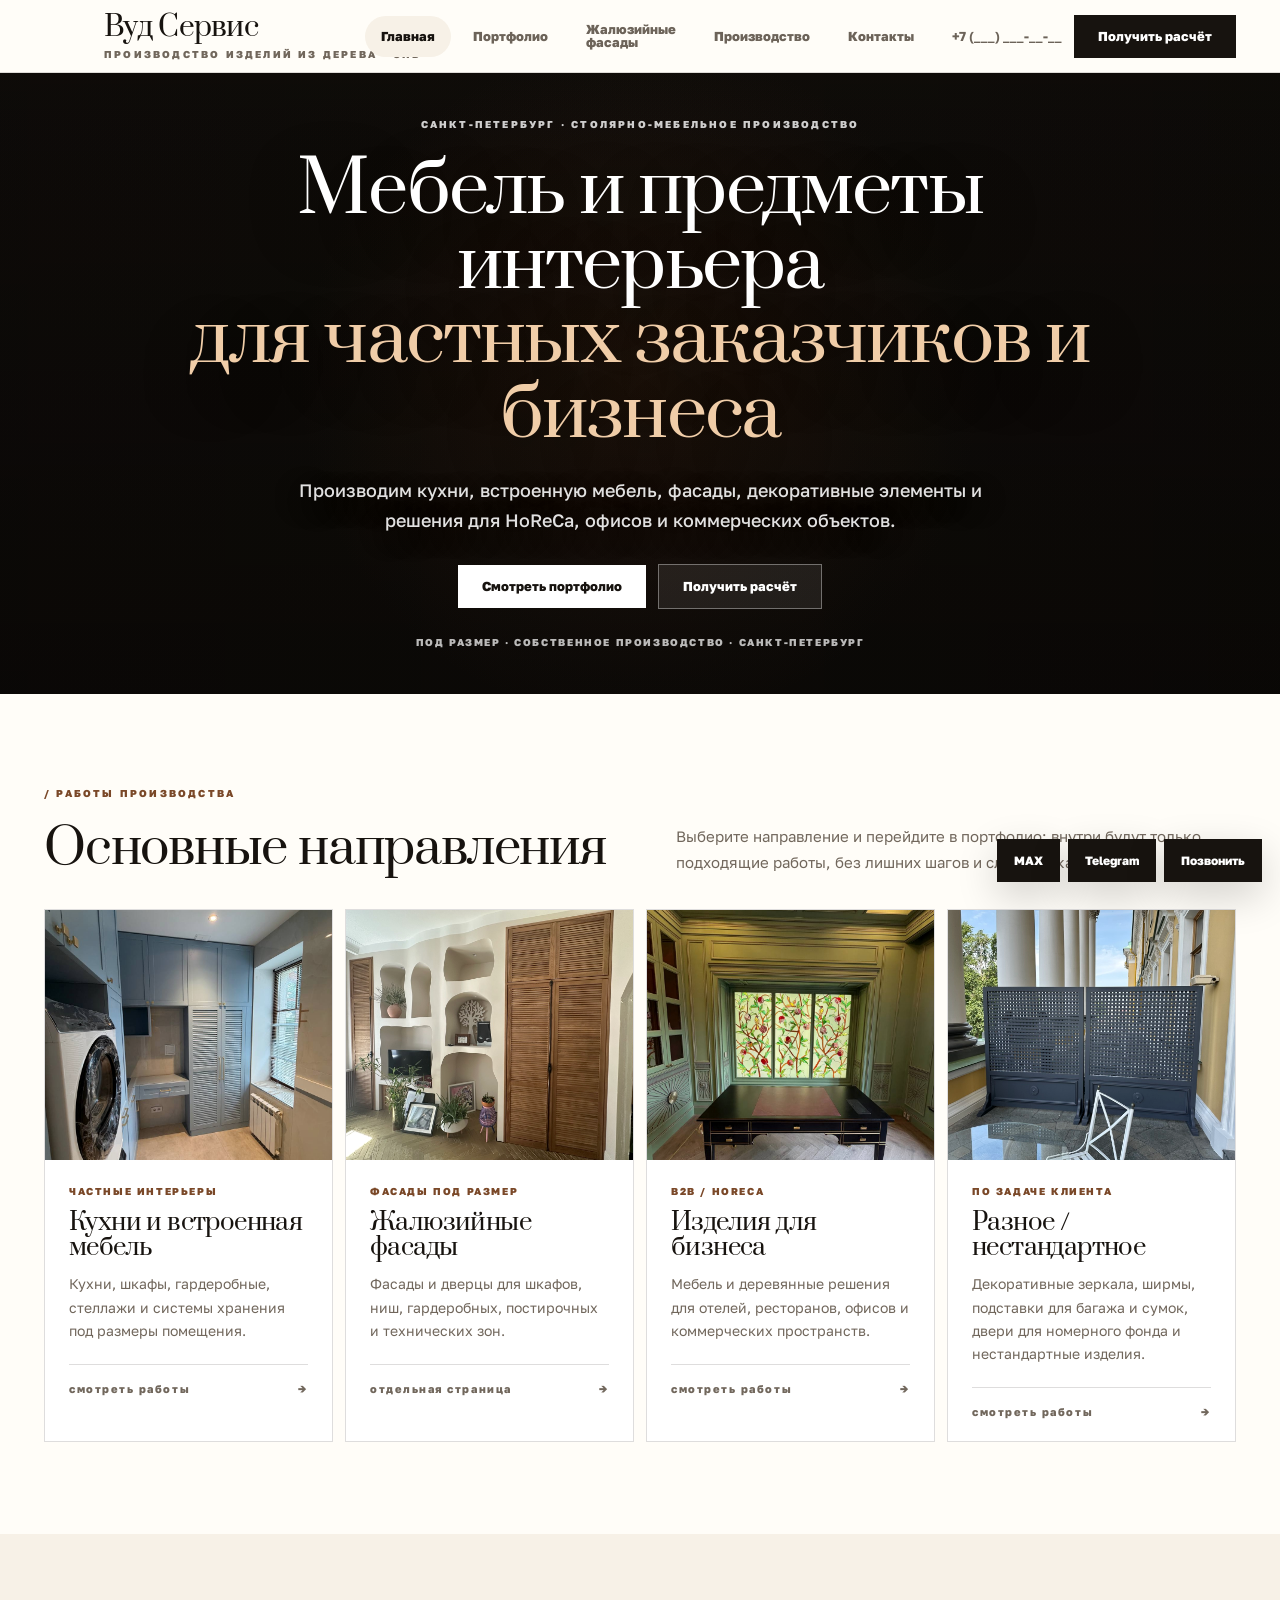
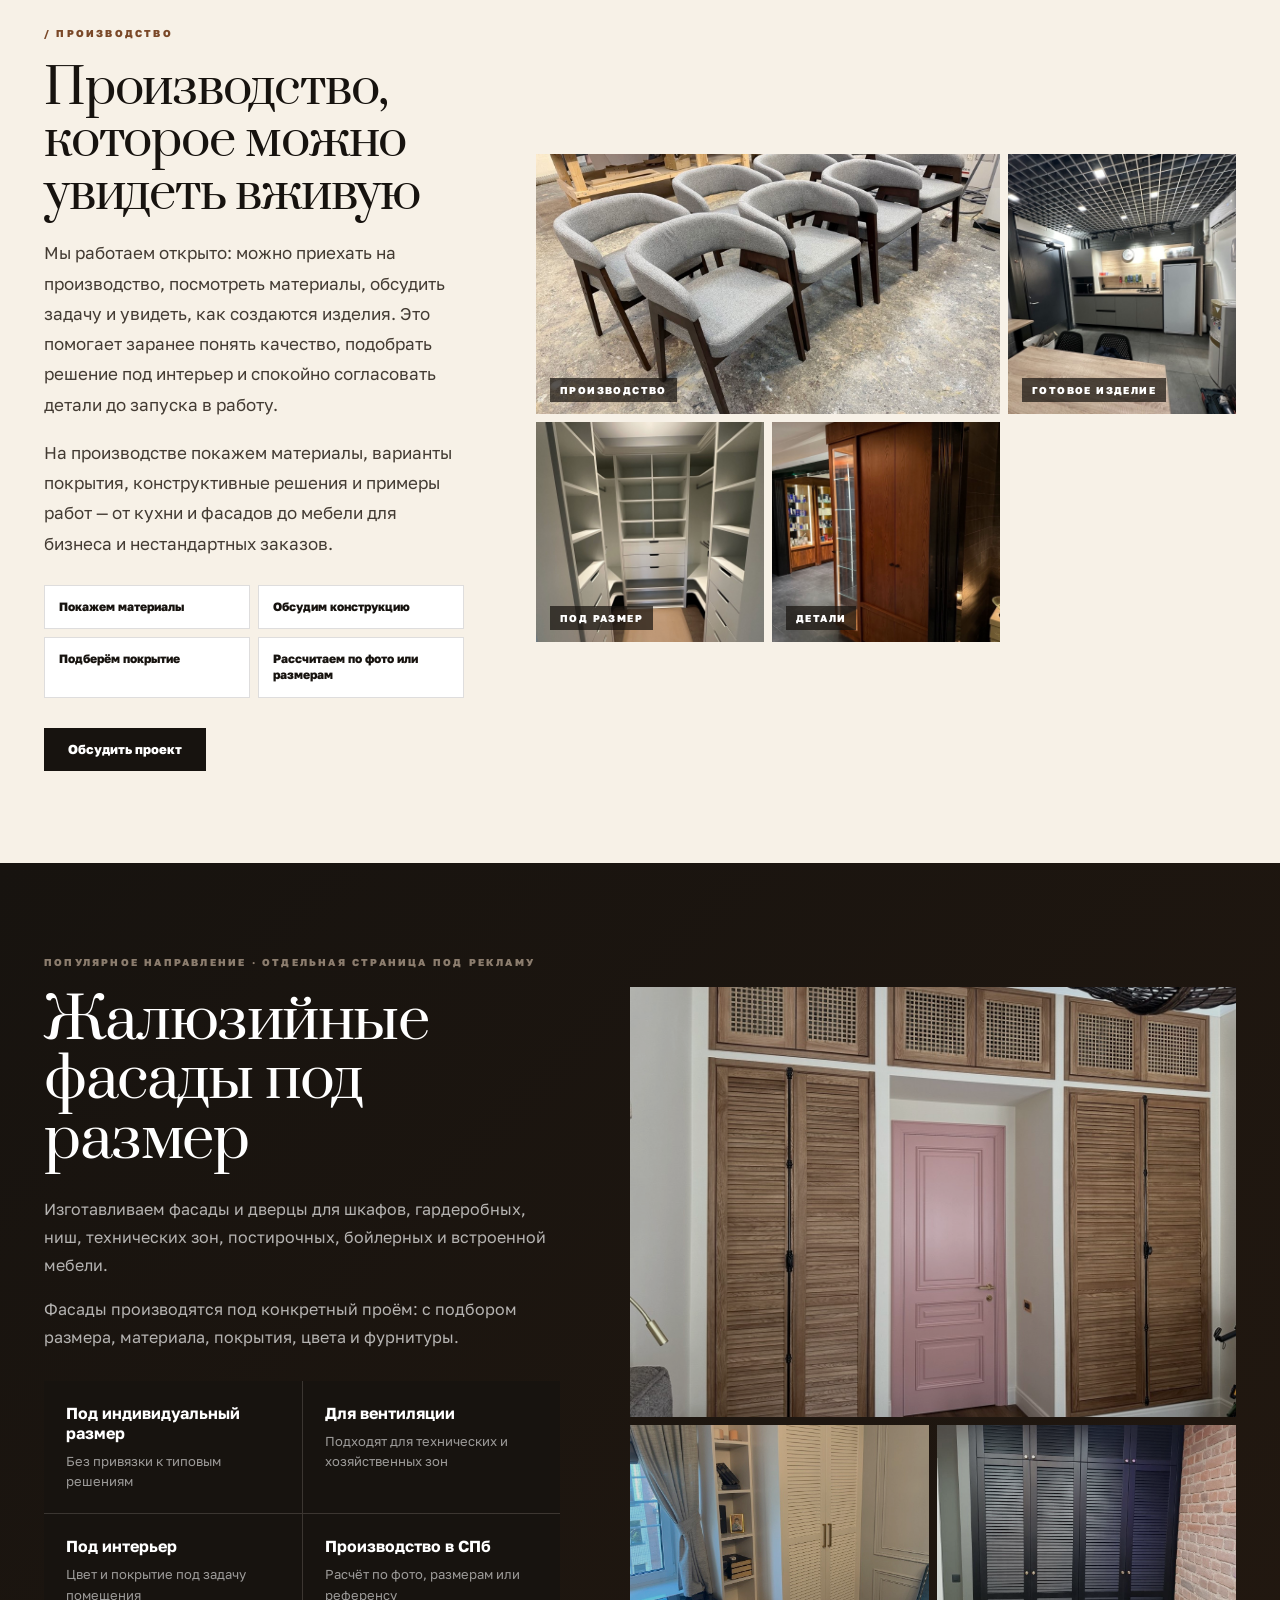
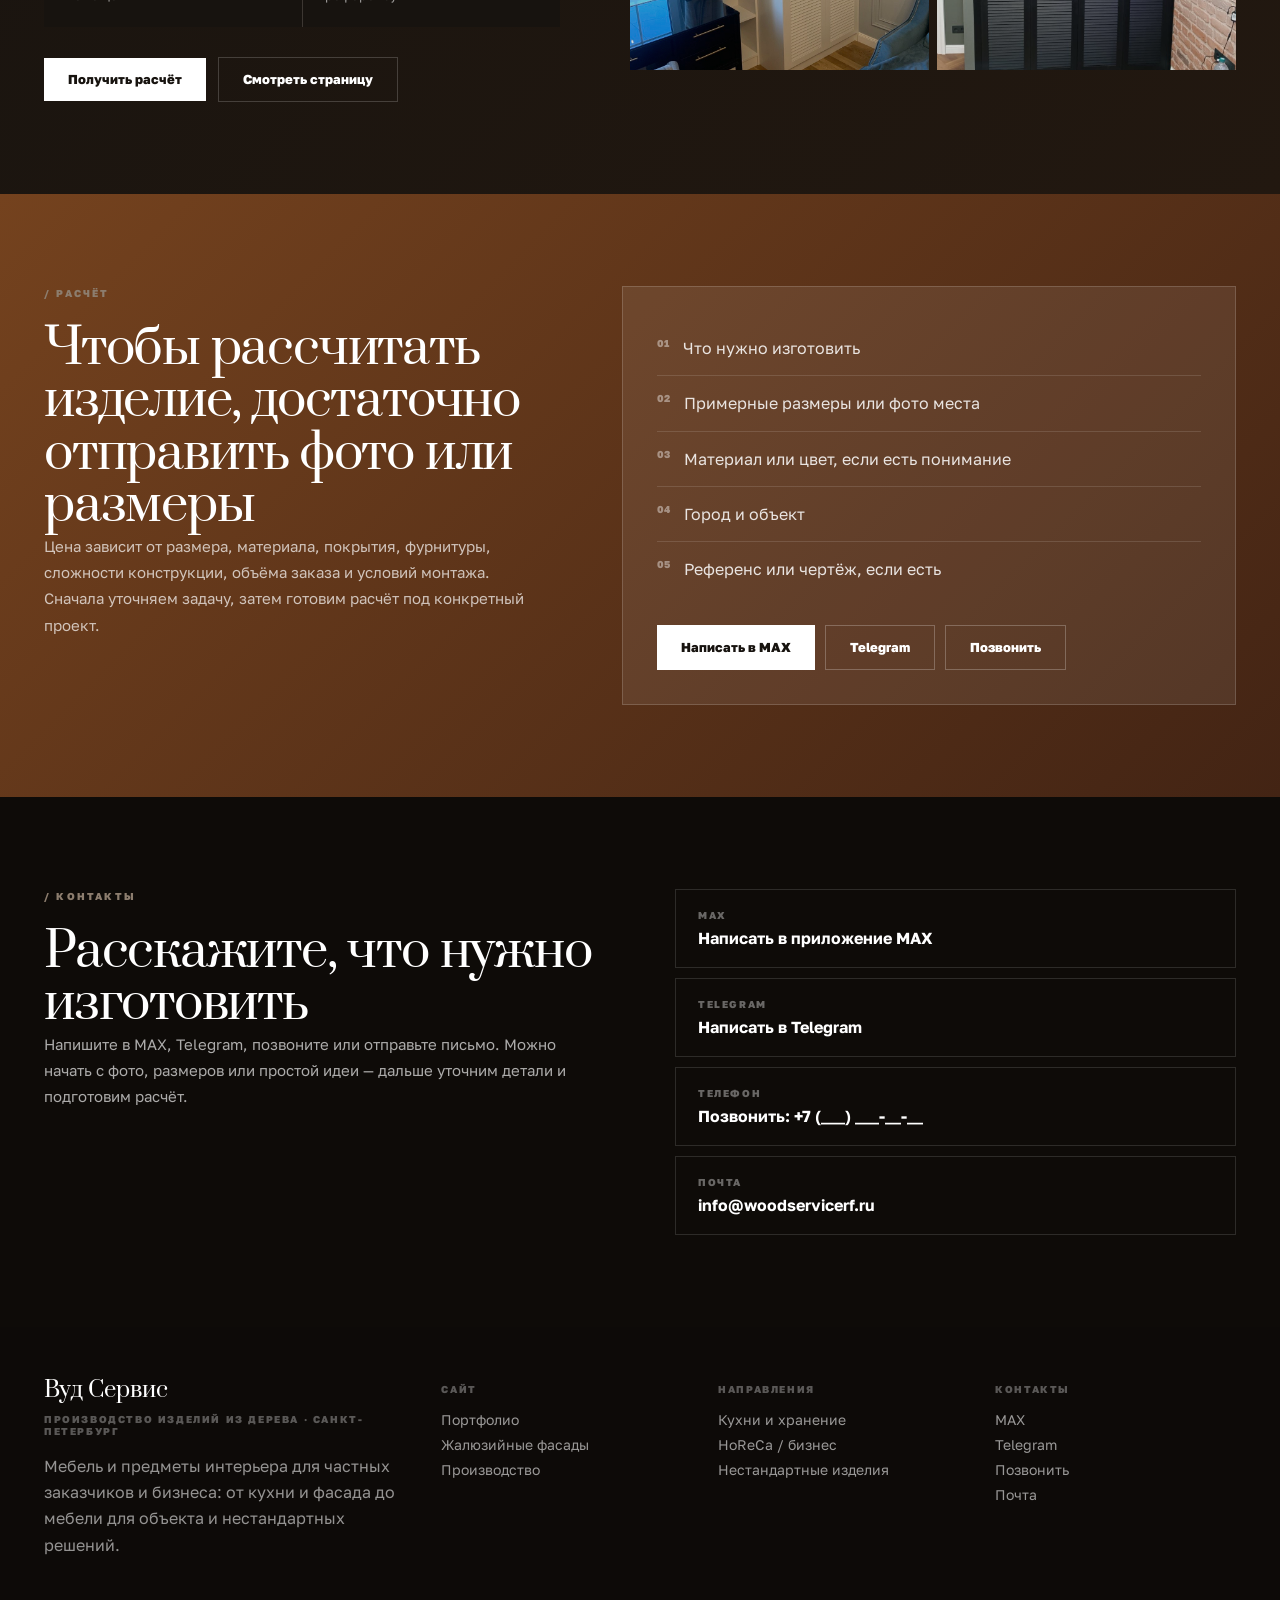
==== commit 46f77069: "Fix portfolio and update grouped photos" ====
--- a/index.html
+++ b/index.html
@@ -1,24 +1,24 @@
-<!doctype html><html lang="ru"><head><meta charset="utf-8"><meta name="viewport" content="width=device-width,initial-scale=1"><title>Вуд Сервис — производство изделий из дерева в Санкт-Петербурге</title><meta name="description" content="Вуд Сервис — производство изделий из дерева для частных и коммерческих проектов в Санкт-Петербурге: кухни, встроенная мебель, жалюзийные фасады, двери, входные группы и решения для бизнеса."><link rel="stylesheet" href="assets/styles.css"></head><body>
+<!doctype html><html lang="ru"><head><meta charset="utf-8"><meta name="viewport" content="width=device-width,initial-scale=1"><title>Вуд Сервис — мебель и предметы интерьера в Санкт-Петербурге</title><meta name="description" content="Вуд Сервис — мебель и предметы интерьера для частных заказчиков и бизнеса в Санкт-Петербурге: кухни, встроенная мебель, жалюзийные фасады и решения под размер."><link rel="stylesheet" href="assets/styles.css"></head><body>
 <header class="header"><div class="container nav"><a class="brand-logo" href="index.html" aria-label="Вуд Сервис — главная">
   <svg class="brand-mark" viewBox="0 0 72 72" aria-hidden="true" focusable="false"><defs><mask id="slatCut"><rect width="72" height="72" fill="white"/><path d="M18 49 L64 28" stroke="black" stroke-width="7" stroke-linecap="square"/></mask></defs><g mask="url(#slatCut)"><rect x="6" y="10" width="9" height="52"/><rect x="20" y="10" width="9" height="52"/><rect x="34" y="10" width="9" height="52"/><rect x="48" y="10" width="9" height="52"/><rect x="61" y="10" width="5" height="52"/></g></svg>
   <span class="brand-text"><span class="brand-name">Вуд Сервис</span><span class="brand-sub">производство изделий из дерева · СПБ</span></span>
 </a><nav class="menu"><a class="active" href="index.html">Главная</a><a href="portfolio.html">Портфолио</a><a href="zhalyuziynye-fasady.html">Жалюзийные фасады</a><a href="index.html#production">Производство</a><a href="index.html#contacts">Контакты</a></nav><div class="nav-actions"><a class="phone" href="tel:+7">+7 (___) ___-__-__</a><a class="btn" href="https://t.me/">Получить расчёт</a></div><button class="mobile-toggle" type="button" aria-label="Открыть меню">☰</button></div></header>
 <main>
-<section class="hero hero-center" style="--hero-image:url('assets/img/hero/hero-wine-rack-premium.jpg')">
+<section class="hero hero-center" style="--hero-image:url('assets/img/work-groups/green-cabinet/premium-green-office-black-desk.jpg')">
   <div class="container hero-center-content">
     <div class="eyebrow">Санкт-Петербург · столярно-мебельное производство</div>
-    <h1>Изделия из дерева<br><span>для частных интерьеров и бизнеса</span></h1>
-    <p class="hero-text">Производим кухни, встроенную мебель, фасады и решения для HoReCa, офисов и коммерческих объектов.</p>
+    <h1>Мебель и предметы интерьера<br><span>для частных заказчиков и бизнеса</span></h1>
+    <p class="hero-text">Производим кухни, встроенную мебель, фасады, декоративные элементы и решения для HoReCa, офисов и коммерческих объектов.</p>
     <div class="hero-actions"><a class="btn light" href="portfolio.html">Смотреть портфолио</a><a class="btn ghost" href="https://t.me/">Получить расчёт</a></div>
     <p class="hero-note">под размер · собственное производство · санкт-петербург</p>
   </div>
 </section>
 
 <section class="works-section"><div class="container"><div class="section-head compact"><div><div class="eyebrow dark">/ Работы производства</div><h2 class="section-title">Основные направления</h2></div><p class="section-sub">Выберите направление и перейдите в портфолио: внутри будут только подходящие работы, без лишних шагов и сложных карточек.</p></div><div class="grid-portfolio four-cats">
-  <article class="category-card" onclick="location.href='portfolio.html?cat=storage'"><div class="cat-img"><img src="assets/img/kitchens-storage/classic-kitchen-in-progress.jpg" alt="Кухни и встроенная мебель"></div><div class="cat-body"><div class="cat-kicker">Частные интерьеры</div><h3 class="cat-title">Кухни и встроенная мебель</h3><p class="cat-desc">Кухни, шкафы, гардеробные, стеллажи и системы хранения под размеры помещения.</p><div class="cat-bottom"><span>смотреть работы</span><span>→</span></div></div></article>
+  <article class="category-card" onclick="location.href='portfolio.html?cat=storage'"><div class="cat-img"><img src="assets/img/work-groups/blue-laundry/laundry-blue-built-in-storage-jalousie.jpg" alt="Кухни и встроенная мебель"></div><div class="cat-body"><div class="cat-kicker">Частные интерьеры</div><h3 class="cat-title">Кухни и встроенная мебель</h3><p class="cat-desc">Кухни, шкафы, гардеробные, стеллажи и системы хранения под размеры помещения.</p><div class="cat-bottom"><span>смотреть работы</span><span>→</span></div></div></article>
   <article class="category-card" onclick="location.href='zhalyuziynye-fasady.html'"><div class="cat-img"><img src="assets/img/jalousie-facades/jalousie-wood-private-interior-niches.jpg" alt="Жалюзийные фасады"></div><div class="cat-body"><div class="cat-kicker">Фасады под размер</div><h3 class="cat-title">Жалюзийные фасады</h3><p class="cat-desc">Фасады и дверцы для шкафов, ниш, гардеробных, постирочных и технических зон.</p><div class="cat-bottom"><span>отдельная страница</span><span>→</span></div></div></article>
-  <article class="category-card" onclick="location.href='portfolio.html?cat=horeca'"><div class="cat-img"><img src="assets/img/business-horeca/restaurant-tables-and-wood-wall-panels.jpg" alt="Изделия для бизнеса и HoReCa"></div><div class="cat-body"><div class="cat-kicker">B2B / HoReCa</div><h3 class="cat-title">Изделия для бизнеса</h3><p class="cat-desc">Мебель и деревянные решения для отелей, ресторанов, офисов и коммерческих пространств.</p><div class="cat-bottom"><span>смотреть работы</span><span>→</span></div></div></article>
-  <article class="category-card" onclick="location.href='portfolio.html?cat=custom'"><div class="cat-img"><img src="assets/img/misc-custom/wine-rack-led-premium.jpg" alt="Разное и нестандартные работы"></div><div class="cat-body"><div class="cat-kicker">По задаче клиента</div><h3 class="cat-title">Разное / нестандартное</h3><p class="cat-desc">Двери, входные группы, декоративные элементы, ширмы, SPA-решения и нестандартные изделия.</p><div class="cat-bottom"><span>смотреть работы</span><span>→</span></div></div></article>
+  <article class="category-card" onclick="location.href='portfolio.html?cat=horeca'"><div class="cat-img"><img src="assets/img/work-groups/green-cabinet/premium-green-office-black-desk.jpg" alt="Изделия для бизнеса и HoReCa"></div><div class="cat-body"><div class="cat-kicker">B2B / HoReCa</div><h3 class="cat-title">Изделия для бизнеса</h3><p class="cat-desc">Мебель и деревянные решения для отелей, ресторанов, офисов и коммерческих пространств.</p><div class="cat-bottom"><span>смотреть работы</span><span>→</span></div></div></article>
+  <article class="category-card" onclick="location.href='portfolio.html?cat=custom'"><div class="cat-img"><img src="assets/img/misc-custom/outdoor-decorative-privacy-screens.jpg" alt="Разное и нестандартные работы"></div><div class="cat-body"><div class="cat-kicker">По задаче клиента</div><h3 class="cat-title">Разное / нестандартное</h3><p class="cat-desc">Декоративные зеркала, ширмы, подставки для багажа и сумок, двери для номерного фонда и нестандартные изделия.</p><div class="cat-bottom"><span>смотреть работы</span><span>→</span></div></div></article>
 </div></div></div></section>
 
 <section id="production" class="production production-trust"><div class="container prod-layout"><div class="prod-text"><div class="eyebrow dark">/ Производство</div><h2 class="section-title">Производство, которое можно увидеть вживую</h2><p>Мы работаем открыто: можно приехать на производство, посмотреть материалы, обсудить задачу и увидеть, как создаются изделия. Это помогает заранее понять качество, подобрать решение под интерьер и спокойно согласовать детали до запуска в работу.</p><p>На производстве покажем материалы, варианты покрытия, конструктивные решения и примеры работ — от кухни и фасадов до мебели для бизнеса и нестандартных заказов.</p><div class="trust-points"><span>Покажем материалы</span><span>Обсудим конструкцию</span><span>Подберём покрытие</span><span>Рассчитаем по фото или размерам</span></div><a class="btn" href="https://t.me/">Обсудить проект</a></div><div class="prod-photos"><div class="p wide"><img src="assets/img/misc-custom/production-chair-series-workshop.jpg" alt="Производство и рабочая зона"><span class="photo-label">Производство</span></div><div class="p"><img src="assets/img/misc-custom/production-office-kitchen-zone.jpg" alt="Готовое изделие для бизнеса"><span class="photo-label">Готовое изделие</span></div><div class="p"><img src="assets/img/kitchens-storage/walk-in-closet-built-in-storage.jpg" alt="Встроенное хранение"><span class="photo-label">Под размер</span></div><div class="p"><img src="assets/img/business-horeca/commercial-wood-display-cabinet.jpg" alt="Деревянный стеллаж"><span class="photo-label">Детали</span></div></div></div></section>
@@ -29,5 +29,5 @@
 
 <section id="contacts" class="contact"><div class="container contact-layout"><div><div class="eyebrow">/ Контакты</div><h2 class="section-title">Расскажите, что нужно изготовить</h2><p class="section-sub">Напишите в MAX, Telegram, позвоните или отправьте письмо. Можно начать с фото, размеров или простой идеи — дальше уточним детали и подготовим расчёт.</p></div><div class="contact-links"><a class="contact-card" href="https://max.ru/"><div><small>MAX</small><b>Написать в приложение MAX</b></div></a><a class="contact-card" href="https://t.me/"><div><small>Telegram</small><b>Написать в Telegram</b></div></a><a class="contact-card" href="tel:+7"><div><small>Телефон</small><b>Позвонить: +7 (___) ___-__-__</b></div></a><a class="contact-card" href="mailto:info@woodservicerf.ru"><div><small>Почта</small><b>info@woodservicerf.ru</b></div></a></div></div></section>
 </main>
-<footer class="footer"><div class="container footer-grid"><div><h4>Вуд Сервис</h4><small>производство изделий из дерева · Санкт-Петербург</small><p>Изделия из дерева для частных и коммерческих проектов: от кухни и фасада до мебели для объекта и нестандартных решений.</p></div><div><small>Сайт</small><a href="portfolio.html">Портфолио</a><a href="zhalyuziynye-fasady.html">Жалюзийные фасады</a><a href="#production">Производство</a></div><div><small>Направления</small><a href="portfolio.html?cat=storage">Кухни и хранение</a><a href="portfolio.html?cat=horeca">HoReCa / бизнес</a><a href="portfolio.html?cat=custom">Нестандартные изделия</a></div><div><small>Контакты</small><a href="https://max.ru/">MAX</a><a href="https://t.me/">Telegram</a><a href="tel:+7">Позвонить</a><a href="mailto:info@woodservicerf.ru">Почта</a></div></div></footer><div class="floating-contact"><a href="https://max.ru/">MAX</a><a href="https://t.me/">Telegram</a><a href="tel:+7">Позвонить</a></div>
+<footer class="footer"><div class="container footer-grid"><div><h4>Вуд Сервис</h4><small>производство изделий из дерева · Санкт-Петербург</small><p>Мебель и предметы интерьера для частных заказчиков и бизнеса: от кухни и фасада до мебели для объекта и нестандартных решений.</p></div><div><small>Сайт</small><a href="portfolio.html">Портфолио</a><a href="zhalyuziynye-fasady.html">Жалюзийные фасады</a><a href="#production">Производство</a></div><div><small>Направления</small><a href="portfolio.html?cat=storage">Кухни и хранение</a><a href="portfolio.html?cat=horeca">HoReCa / бизнес</a><a href="portfolio.html?cat=custom">Нестандартные изделия</a></div><div><small>Контакты</small><a href="https://max.ru/">MAX</a><a href="https://t.me/">Telegram</a><a href="tel:+7">Позвонить</a><a href="mailto:info@woodservicerf.ru">Почта</a></div></div></footer><div class="floating-contact"><a href="https://max.ru/">MAX</a><a href="https://t.me/">Telegram</a><a href="tel:+7">Позвонить</a></div>
 <script src="assets/site.js"></script></body></html>
--- a/assets/styles.css
+++ b/assets/styles.css
@@ -112,3 +112,9 @@
   .jal-landing .landing-media{height:auto !important;min-height:0 !important;}
   .jal-landing .landing-media img{height:auto !important;max-height:none !important;}
 }
+
+/* Grouped project lightbox */
+.lightbox-thumbs{display:flex;gap:8px;justify-content:center;flex-wrap:wrap;margin-top:12px}
+.lightbox-thumbs img{width:74px;height:56px;object-fit:cover;border:2px solid rgba(255,255,255,.25);cursor:pointer;opacity:.72;background:#222}
+.lightbox-thumbs img.active,.lightbox-thumbs img:hover{border-color:#fff;opacity:1}
+@media(max-width:680px){.lightbox-thumbs img{width:58px;height:44px}.image-lightbox figcaption{font-size:12px}}
